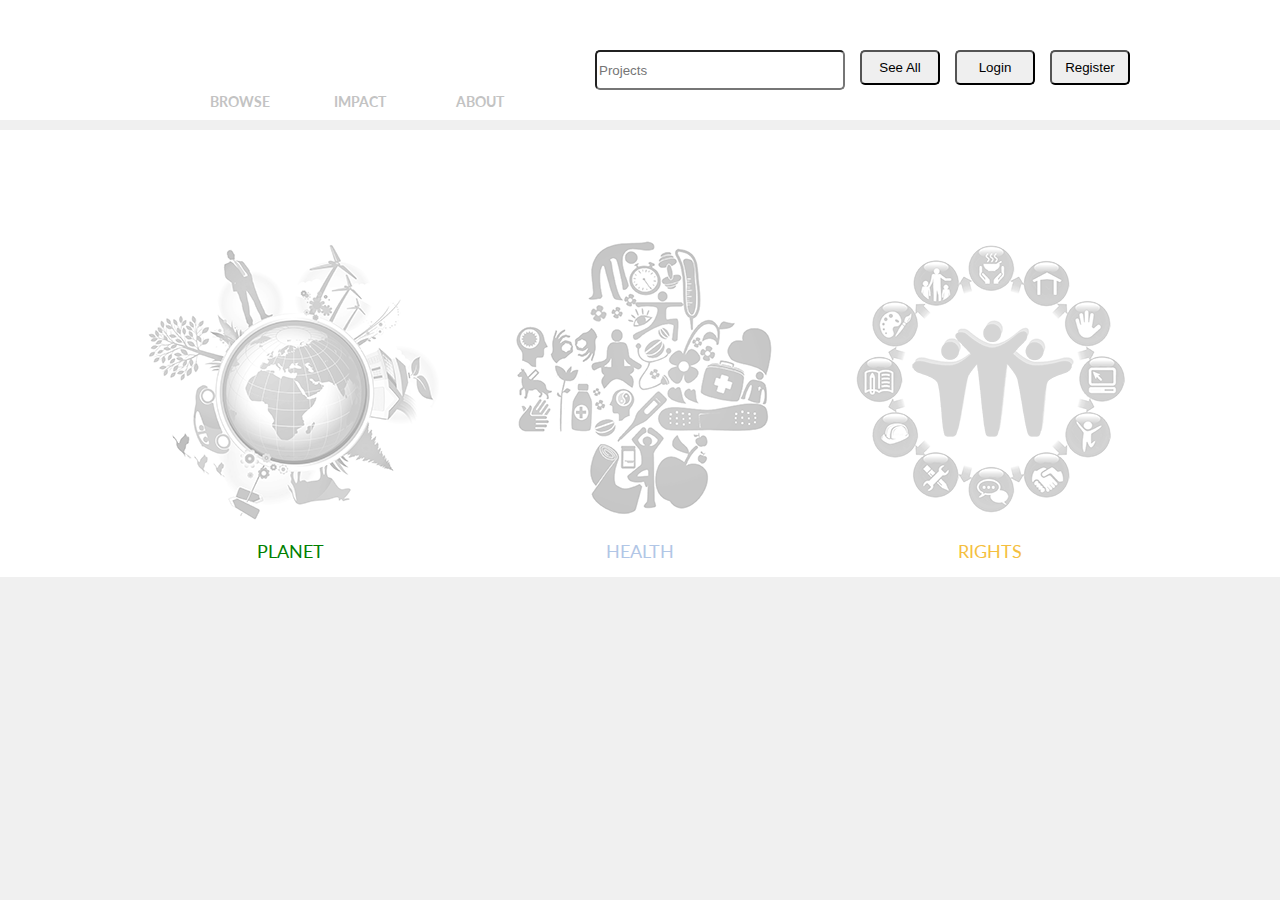
==== index.html @ 38dd44aa "Login buttons and Reg" ====
<html xmlns="http://www.w3.org/1999/xhtml">
<head>
<meta http-equiv="Content-Type" content="text/html; charset=UTF-8" />
<link rel="stylesheet" type="text/css" href="style/style.css" />
<link href='http://fonts.googleapis.com/css?family=Lato:400,300,700' rel='stylesheet' type='text/css'>
<title>Home | ThegoodOrg</title>

</head>

<body>

<div class="main_nav">
	<div class="container">
    
     <div class="search">
    	<input type="text" class="added" placeHolder="Projects" ><button>See All</button>
        <div class="login"><button>Login</button> <button>Register</button></div>
    </div>
        <div class="nav">
            <ul>
            <li>BROWSE</li>
            <li>IMPACT</li>
            <li>ABOUT</li>
            </ul>       
        </div>
    </div>
</div>


<div class="main_body">
    <div class="container relative textAlignCenter">
    

        <div class="project-nav-msg-triangle">
            <div class="project-nav-msg-close"><img id="close-button-nav" src="images/close.gif"></div>
            <div>You can refine<br />  your search by how you'd<br /> like to collaborate</div>
        </div>

    
    <div class="project-nav-one">
        <div class="project-nav-project"><div class="project-nav-one-img-one"></div><span>Donate<br /> Materials</span></div>
        <div class="project-nav-project"><div class="project-nav-one-img-two"></div><span>Monetary <br /> Donations</span></div>
        <div class="project-nav-project"><div class="project-nav-one-img-three"></div><span>Volunteering</span></div>
        <div class="project-nav-project"><div class="project-nav-one-img-four"></div><span>Research <br />Agreements</span></div>
        <div class="project-nav-project"><div class="project-nav-one-img-five"></div><span>Product<br /> Collaboration</span></div>
        <div class="project-nav-project"><div class="project-nav-one-img-six"></div><span>Brand <br />Collaboration</span></div>
        <div class="project-nav-project"><div class="project-nav-one-img-seven"></div><span>Lecturing <br />Opportunities</span></div>
        
    </div>
    
    <div class="clear"></div>
    

    
    <div class="project-one">
        <div class="projectOne-img-one">
        </div>
        <div class="projectOne-img-two">
        </div>
        <div class="projectOne-img-three">
        </div>
        <div class="projectOne-img-four">
        </div>
        <div class="projectOne-img-five">
        </div>
    </div>
    

    
    <div class="project-one-msg">
        <div class="project-one-msg-triangle">
            <div class="project-one-msg-close"><img id="close-button" src="images/close.gif"></div>
            <div class="">There are 5 projects<br /> in Green Technology<br />that need your help </div>
        </div>
    </div>
    
    

    
         <div class="project-two">
         <img src="images/project-two.png" border="0" usemap="#projectTwo" id="projectTwo">
         <map name="projectTwo" id="projectTwo">
           <area shape="poly" coords="111,5,191,4,211,17,214,63,208,81,196,97,187,104,172,98,160,98,147,102,133,87,113,85,97,73,97,24" href="#" id="two-optionOne">
           <area shape="poly" coords="110,88,109,114,96,129,102,150,104,180,94,200,25,199,18,163,22,89,66,84" href="#" id="two-optionTwo">
           <area shape="poly" coords="103,195,129,204,176,163,182,147,201,143,248,82,222,74,183,107,163,101,145,107,129,88,116,90,106,121,103,133" href="#" id="two-optionThree">
           <area shape="poly" coords="165,177,177,195,239,200,269,194,280,175,279,147,281,119,282,93,261,84,251,88,205,144,192,149,183,151" href="#" id="two-optionFour">
           <area shape="poly" coords="107,200,93,223,100,243,101,261,113,271,144,274,163,271,181,269,202,270,223,254,223,234,222,210,221,202,179,198,171,194,162,178,131,206" href="#" id="two-optionFive">
         </map>
         </div>
         
         <div class="project-three">
        <div class="projectThree-img-one">
        </div>
        <div class="projectThree-img-two">
        </div>
        <div class="projectThree-img-three">
        </div>
        <div class="projectThree-img-four">
        </div>
        <div class="projectThree-img-five">
        </div>
     </div>
     
         <div id="ProjectOneLabel">PLANET</div>
         <div id="ProjectTwoLabel">HEALTH</div> 
         <div id="ProjectThreeLabel">RIGHTS</div> 
     

        <div class="project-one-msg-triangle project-three-msg-triangle">
            <div class="project-three-msg-close"><img id="close-button" src="images/close.gif"></div>
            <div class="">There are 5 projects<br /> in Green Technology<br />that need your help </div>
        </div>

    

     <div class="clear"></div>
 
    </div>
    <div class="clear"></div>
</div>
<script src="http://code.jquery.com/jquery-1.11.3.min.js"></script>
<script type="text/javascript" src="js/home-nav.js"></script>

</body>

</html>
---- style/style.css ----
@charset "UTF-8";
/* CSS Document */

body { margin:0; padding:0; background-color:f0f0f0; font-family: 'Lato', sans-serif; }
a { text-decoration:none; color:#fc663b; }
.clear {  height:0; clear:both;  }
.container { max-width:1000px; width:100%; display:block; margin:auto; }
.relative { POSITION:relative; }
.dLine { width:100%; height:1px; border-bottom:1px dotted #000; margin:10px 0; }
.textAlignCenter { text-align:center; }


/* TOP NAVIGATION */
.main_nav { position:relative; width:100%; display:block;  background-color:#FFF; min-height:120px; }
.nav { max-width:1000px; width:100%; position:absolute; bottom:0; }
.nav ul { list-style-type:none; display:block; }
.nav ul li { float:left; display:inline-block; max-width:100px; width:100%; font-size:14px; font-weight:700; text-align:center; padding:10px; color:#c3c3c3; }
.nav ul li:hover { border-bottom:2px solid #c3c3c3; color:#000; }
/* TOP NAVIGATION ENDS */

/* PROJECT NAVIGATION */

.project-nav-msg-triangle { display:none; background-color: #F2F2F2; border-radius: 5px; box-shadow: 0 0 6px #B2B2B2; padding: 10px 18px; position: absolute; top:20px; left:-230px; vertical-align: top; padding-bottom:20px; z-index:10;}
.project-nav-msg-triangle::before { background-color: #F2F2F2; content: "\00a0"; display: block; height: 16px; position: absolute; top: 11px;  z-index:10;
 transform:             rotate( 29deg ) skew( -35deg );
        -moz-transform:    rotate( 29deg ) skew( -35deg );
        -ms-transform:     rotate( 29deg ) skew( -35deg );
        -o-transform:      rotate( 29deg ) skew( -35deg );
        -webkit-transform: rotate( 29deg ) skew( -35deg );
 width:  20px;	
}
.project-nav-msg-close  { width:100%; }
.project-nav-msg-close img{ display:block; width:18px; float:right; clear:both; }

.project-nav-one {  display:none; padding:30px 0;  } 
.project-nav-project { float:left; width:100px; margin-right:50px;}
.project-nav-project:last-of-type { float:left; width:100px; margin-right:0px;  }
.project-nav-one-img-one { width:100px; height:100px; background-image:url(../images/project-nav-one-img-one-hover.png); }
.project-nav-one-img-one:hover { width:100px; height:100px; background-image:url(../images/project-nav-one-img-one.png); }
.project-nav-one-img-two{ width:100px; height:100px; background-image:url(../images/project-nav-one-img-two-hover.png); }
.project-nav-one-img-two:hover{ width:100px; height:100px; background-image:url(../images/project-nav-one-img-two.png); }
.project-nav-one-img-three{ width:100px; height:100px; background-image:url(../images/project-nav-one-img-three-hover.png); }
.project-nav-one-img-three:hover{ width:100px; height:100px; background-image:url(../images/project-nav-one-img-three.png); }
.project-nav-one-img-four{ width:100px; height:100px; background-image:url(../images/project-nav-one-img-four-hover.png); }
.project-nav-one-img-four:hover{ width:100px; height:100px; background-image:url(../images/project-nav-one-img-four.png); }
.project-nav-one-img-five{ width:100px; height:100px; background-image:url(../images/project-nav-one-img-five-hover.png); }
.project-nav-one-img-five:hover{ width:100px; height:100px; background-image:url(../images/project-nav-one-img-five.png); }
.project-nav-one-img-six{ width:100px; height:100px; background-image:url(../images/project-nav-one-img-six-hover.png); }
.project-nav-one-img-six:hover{ width:100px; height:100px; background-image:url(../images/project-nav-one-img-six.png); }
.project-nav-one-img-seven{ width:100px; height:100px; background-image:url(../images/project-nav-one-img-seven-hover.png); }
.project-nav-one-img-seven:hover{ width:100px; height:100px; background-image:url(../images/project-nav-one-img-seven.png); }
.project-nav-project span{ display:block; font-size:11px; width:100%; text-align:center; overflow:hidden;  }
/* PROJECT NAVIGATION ENDS */



/* MAIN HOME PAGE */

.main_body { width:100%; background-color:#fff; margin-top:10px; min-height:400px; padding-bottom:15px; }

.project-one { display:inline-block; min-height:280px; max-width:300px; width:100%; float:left; background-image:url(../images/project-one.png); position:relative; margin-bottom:20px; margin-top:100px;}
.projectOne-img-one { position:absolute; width:107px; height:100px; bottom:0; right:46px; z-index:10; }
.projectOne-img-one:hover {  background-image:url(../images/projectOne-img-one.png); }
.projectOne-img-two { position:absolute; width:141px; height:136px; bottom:0; left:32px; }
.projectOne-img-two:hover {  background-image:url(../images/projectOne-img-two.png); }
.projectOne-img-three { position:absolute; width:136px; height:144px; top:0; left:6px; }
.projectOne-img-three:hover {  background-image:url(../images/projectOne-img-three.png); }
.projectOne-img-four { position:absolute; width:110px; height:106; top:4px; right:38px; }
.projectOne-img-four:hover {  background-image:url(../images/projectOne-img-four.png); }
.projectOne-img-five { position:absolute; width:79px; height:82; top:104px; right:0; }
.projectOne-img-five:hover {  background-image:url(../images/projectOne-img-five.png); }
.project-one-msg { display:none; position:absolute; left:300px; z-index:10; width:150px; height:100px; font-size:11px; top:300px; }
#ProjectOneLabel { position:relative; max-width:300px; width:100%; color:green; font-size:18px; float:left; display:inline-block; }


.project-three { display:inline-block; min-height:280px; max-width:300px; width:100%; float:right; background-image:url(../images/project-three.png); position:relative; margin-bottom:20px; margin-top:100px;}
.projectThree-img-one { position:absolute; width:111px; height:62px; top:5px; right:70px; z-index:10; }
.projectThree-img-one:hover {  background-image:url(../images/project-three-one.png); }
.projectThree-img-two { position:absolute; width:75px; height:103px; top:60px; right:14px; }
.projectThree-img-two:hover {  background-image:url(../images/project-three-two.png); }
.projectThree-img-three { position:absolute; width:144px; height:123px; bottom:0; right:28px; }
.projectThree-img-three:hover {  background-image:url(../images/project-three-three.png); }
.projectThree-img-four { position:absolute; width:102px; height:88; bottom:21px; left:31px; }
.projectThree-img-four:hover {  background-image:url(../images/project-three-four.png); }
.projectThree-img-five { position:absolute; width:104px; height:153; top:20px; left:16px; }
.projectThree-img-five:hover {  background-image:url(../images/project-three-five.png); }
.project-one-msg { display:none; position:absolute; left:300px; z-index:10; width:150px; height:100px; font-size:11px; top:300px; }
#ProjectThreeLabel { position:relative; max-width:300px; width:100%; color:#f5bf3f; font-size:18px; float:right; display:block; }


.project-two { display:inline-block; min-height:280px; max-width:300px; width:100%; float:none; position:relative; margin:auto; margin-bottom:20px; margin-top:100px; }
#ProjectTwoLabel { position:relative; max-width:300px; width:100%; color:#b1c6e6; font-size:18px; float:none; display:inline-block; }


.project-one-msg-triangle { display:inline-block; background-color: #F2F2F2; border-radius: 5px; box-shadow: 0 0 6px #B2B2B2; padding: 10px 18px; vertical-align: top; padding-bottom:20px;}
.project-one-msg-triangle::before { background-color: #F2F2F2; content: "\00a0"; display: block; height: 16px; position: absolute; top: 11px; left:-5px;
 transform:             rotate( 29deg ) skew( -35deg );
        -moz-transform:    rotate( 29deg ) skew( -35deg );
        -ms-transform:     rotate( 29deg ) skew( -35deg );
        -o-transform:      rotate( 29deg ) skew( -35deg );
        -webkit-transform: rotate( 29deg ) skew( -35deg ); width:  20px;	
}
.project-one-msg-close  { width:100%; }
.project-one-msg-close img{ display:block; width:18px; float:right; clear:both; }
.project-one-msg-box { background-color:#fff; width:80%; }

.project-three-msg-triangle { display:none; background-color: #F2F2F2; border-radius: 5px; box-shadow: 0 0 6px #B2B2B2; padding: 10px 18px; position: absolute; right:-200px; top:300px; vertical-align: top; padding-bottom:20px; font-size:11px;}

.project-one-msg-close  { width:100%; }
.project-three-msg-close img{ display:block; width:18px; float:right; clear:both; }
.project-one-msg-box { background-color:#fff; width:80%; }



.search { display:block; max-width:750px; float:right; padding:50px 0; margin:auto; }
.search .login { float:right; display:inline-block; width:200px; }
.search input { float:left; display:inline-block; width:250px; height:40px; border-radius:5px; }
.search button { float:left; display:inline-block; width:80px; height:35px; border-radius:5px; margin-left:15px; }


/* MAIN HOME ENDS */


/* PROJECT PAGE */
.main_body-project { width:100%; background-color:#f4f4f4; margin-top:10px; min-height:400px; text-align:center; }
.main_body-project h1 { text-align:left; font-weight:300; }
.main_body-project h3 { text-align:left; }
.image { width:100%; min-height:400px; background-color:#535353; }
.call-back { margin-top:10px; background-color:#0004a1; color:#fff; width:130px; height:40px; border:5px; border-radius:5px; }

.left-side-panel { float:left; display:inline-block; width:20%;  }
.right-side-panel { float:right; display:inline-block; width:15%;  }
.center-side-panel {  display:inline-block; width:60%; margin:auto; }

.project-info { width:100%; min-height:1px; background-color:#FFF; padding:10px; text-align:left;  }
.project-info img { margin:auto; }
.button { width:100%; min-height:1px; padding:10px; background:#fff; margin-top:20px; }
.button img{ width:25px; height:25px; float:left; }

.info-box { display:block; min-height:50px; margin:25px 0; background-color:#fff; padding:15px; }
.info-box img { width:30px; height:30px; float:left; display:inline-block;  }
.info-box h2 {  display:inline-block; font-weight:300;  margin:0; padding:0; text-align:left; margin-bottom:25px; }
.info-box span { display:block; width:100%;  }
.location-span { float:left; width:50%; text-align:left }
.location-map { float:right; width:50%; }

.row { width:100%; min-height:20px; text-align:center; padding-top:20px;  }
.row .logo { width:25%; display:inline-block; float:left; }
.row .rep-name { width:25%; display:inline-block; float:left;  }
.row .rep-role { width:25%; display:inline-block; float:left;  }
.row .project-logo { width:25%; display:inline-block; float:left;  }
.row .project-logo img { height:50px; width:70%; }

.row .description {  width:45%; display:inline-block; float:left; padding-right:5%; }
.row .description h4 { margin:0; margin:30px 0; text-align:left; font-weight:400; }
.row .new-project { position:relative; width:45%; display:inline-block; float:right; }
.row .new-project button { position:absolute; left:50px; bottom:-90px; float:left; margin-top:10px; background-color:#0004a1; color:#fff; width:130px; height:40px; border:5px; border-radius:5px; }

.row-line {  min-height:1px; border-bottom: dotted 1px #000; width:100%; margin:20px 0; }
.row .recent-location, .row .recent-news  { text-align:left; margin-bottom:10px; }
.project-image { float:left; width:23%; }
.project-image img { height:100%; width:100%; }
.project-msg { float:left; width:23%; padding:1%; }
.row-button-learn { float:left;  }
.row-button-learn button {  margin-top:10px; background-color:#0004a1; color:#fff; width:130px; height:40px; border:5px; border-radius:5px; }
.row-button-request { float:left; }
.row-button-request button { margin-top:10px; background-color:#0004a1; color:#fff; width:130px; height:40px; border:5px; border-radius:5px; margin-left:20px; }
/* PROJECT PAGE  ENDS */


/* PROFILE PAGE  */
.col-1 { display:inline-block; width:30%; float:left; padding:3px; margin-top:20px; height:310px; }
.col-1 .profile-pic { width:40%; height:100%; display:inline-block; float:left; }
.col-1 .profile-pic { max-width:150px; width:100%; }
.col-1 .company-pic { width:60%; display:inline-block; text-align:right; float:right; }
.col-1 .company-logo { width:50%; display:inline-block; float:right; padding-top:20px;}
.col-1 .company-logo img { height:50px; width:100%; }
.col-1 .row-2-col { margin-top:65px; }
.col-1 .row-2-col img { width:30%; display:inline-block; margin-top:15px; float:left; }
.col-1 .row-2-col span { width:60%; display:inline-block; margin-top:15px; float:right;}
.col-2 {  display:inline-block; width:30%; float:left; padding:10px;  margin-top:20px; height:310px; }
.col-2 .row-1-col span { width:100%; display:block; }
.col-2 .row-1-col span:last-of-type { margin-top:15px; }
.col-2 .row-1-col span img {  width:20px; height:20px; }
.col-2 .row-2-col { margin-top:30px; }
.col-2 .row-2-col img { width:30%; display:inline-block; margin-top:15px; float:left; }
.col-2 .row-2-col span { width:60%; display:inline-block; margin-top:15px; float:right;}
.col-3 {  display:inline-block; width:30%; float:left;  margin-top:20px; }


.profile-project-one { max-width:400px; width:100%; display:block; position:relative; background-color:#fff; padding-top:15px;  margin:100px 0; }
.profile-project-one .absolute-project-logo { position:absolute; top:-40px; left:-40px; width:80px; height:80px }
.profile-project-one .absolute-project-image { width:95%; height:150px; display:block; margin:auto; }
.profile-project-one h5 { display:block; width:95%; margin:20px auto; padding-top:5px; }
.profile-project-one span { display:block; width:90%; margin:20px auto;  }
.icon { width:20px; height:20px; margin-right:4px; }
.profile-project-one .location { background-color:c4c4c4; text-align:center; width:100%; margin-top:15px; padding:3px 0;}
.profile-project-one span button { border:1px solid #000; background:#f2f2f2; float:right; }
.left { float:left; }
.right { float:right; }
/* PROFILE PAGE  ENDS */

/* CREATE A NEW PROJECT PROFILE PAGE */
.main_body_create_profile { width:100%; margin-top:10px; min-height:400px; padding-bottom:15px; }
.main_body_create_profile .create-profile { background-color:#fff; min-height:400px; padding-left:15px; }
.col-1 .new-profile-pic { min-width:110px; min-height:110px; display:inline-block; float:left;  border-radius:50%; border:1px solid #000; line-height:110px; text-align:center; } 
.col-1 .new-company input { margin:5px }
.col-1 .new-company-pic { width:60%; display:inline-block; text-align:right; float:right; }
.col-1 .new-company-logo { width:50%; display:inline-block; float:right; padding-top:20px;}
.col-2 .row-1-col input[type="text"] { margin-left:9px; }
.col-3-new {  display:inline-block; width:36%; float:left;  margin-top:20px; background-color:#f2f2f2; min-height:310px; }
.col-3-new input[type="text"]{ width:60%; margin:auto; display:block; margin-top:45%; }
.profile-project-one .profile-project-image-add { width:90%; min-height:150px; line-height:150px; text-align:center; background-color:#f2f2f2; margin:auto; }
/* CREATE A NEW PROJECT PROFILE PAGE ENDS */

/* SIGN IN FORM */
.signInForm { display:block; margin:100px auto; width:400px; min-height:500px; background-color:f1f1f1; border:4px solid #474747; }
.signInForm h1{ width:100%; text-align:center; color:#666666; }
.signInForm h3{ width:100%; text-align:center; color:#666666; margin-bottom:40px; }
.signInForm .login { width:80%; background-color:#fff; display:block; margin:auto; padding:3%; }
.signInForm .login input {display:block; margin:auto; width:90%; margin:15px auto; height:25px; }
.signInForm .login button { display:block; margin:auto;  width:90%; height:38px; color:#fff; font-weight:600; background-color:#fc663b; border:none; }
.signInForm .login img { width:70%; height:40px; margin:auto; display:block; }
.signInForm .login h3 { text-align:center; width:100%; display:block; }
.signInForm .login span { text-align:center; width:100%; display:block; margin:10px auto; }
.signInForm .login span:first-of-type { width:88%; font-size:10px; text-align:left; }
/* SIGN IN FORM ENDS */

/* HEAR FROM YOU FORM */
.hear-from-you{ display:block; margin:100px auto; width:580px; min-height:330px; background-color:fff; border:3px solid #474747; }
.hear-from-you img.hearLogo{ float:left; display:inline-block; width:60px; height:60px; margin:20px;}
.hear-from-you h4 { color:#666666; line-height:60px; }
.hear-from-you textarea { width:80%; display:block; margin:auto; }
.hear-from-you button { float:right; margin:15px 10% 0 0; }
.hear-from-you .project-rate { padding:25px 0 15px 10px; }
.hear-from-you .project-rate img { width:15px; height:15px; margin-right:4px; }
/* HEAR FROM YOU FORM ENDS */

/* HEAR FROM YOU FORM */
.request-a-call { display:block; margin:100px auto; width:580px; min-height:150px; background-color:fff; border:3px solid #474747; }
.request-a-call img.hearLogo{ float:left; display:inline-block; width:60px; height:60px; margin:20px;}
.request-a-call h4 { color:#666666; line-height:25px; width:60%; float:left;}
.request-a-call input { display:block; width:50px; height:27px; text-align:center; float:right;  margin:35px 10% 0 0; }
.request-a-call button { float:right; margin:15px 10% 0 0; border:1px solid #000; background:#f2f2f2; }
.request-a-call .project-rate { padding:25px 0 15px 10px; }
.request-a-call .project-rate img { width:15px; height:15px; margin-right:4px; }
/* HEAR FROM YOU FORM ENDS */

/* CREATE A NEW USER PROFILE PAGE */
.column-1 { display:inline-block; float:left; width:50%; min-height:10px; padding-top:30px; }
.column-1 .user-logo { width:20%; display:inline-block; float:left; }
.column-1 .user-logo img { width:90%; }
.column-1 .user-logo-desc { width:70%; display:inline-block; float:right; }
.column-1 .user-profile-pic {  width:20%; display:inline-block; float:left; margin-top:20px;  }
.column-1 .input-info { float:right; width:80%; margin-top:30px; }
.column-1 .input-info input[type="text"] { display:block; float:right; width:80%; margin:5px 20px;}
.column-1 table { width:100%; margin-top:20px; }
.column-1 table tr td { text-align:right; font-size:12px; }
.column-1 table input[type="text"] { width:80%; margin:5px 20px; }
.column-1 table button { float:left; margin:20px 50px;  border:1px solid #000; background:#f2f2f2;}
.column-2 { display:inline-block; float:right; width:50%; }

.column-2 textarea { width:100%; resize:none; }
.column-2 label { width:100%; font-size:12px; }
.column-2 .initiatives { display:block; width:100%; }
.column-2 .initiatives .initiatives-description { max-width:200px; display:inline-block; float:left; font-size:12px;}
.column-2 .initiatives .initiatives-box { max-width:40px; display:inline-block; float:left;  }
.column-2 .initiatives .initiatives-box span { font-size:5px; }
.column-2 .initiatives .initiatives-box img { width:40px; }
.column-2 h5 { width:100%; display:block; clear:both; margin-top:20px; margin-bottom:8px; }

.column-2 .causes { width:100%; display:block; }
.column-2 .causes .causes-description { width:35%; float:left; font-size:12px; }
.column-2 .causes .causes-one { width:20%; float:left; background:#999; }
.column-2 .causes .causes-two { width:20%; float:left; background:#999; }
.column-2 .causes .causes-three { width:20%; float:left; background:#999; }

/* CREATE A NEW USER PROFILE PAGE ENDS*/
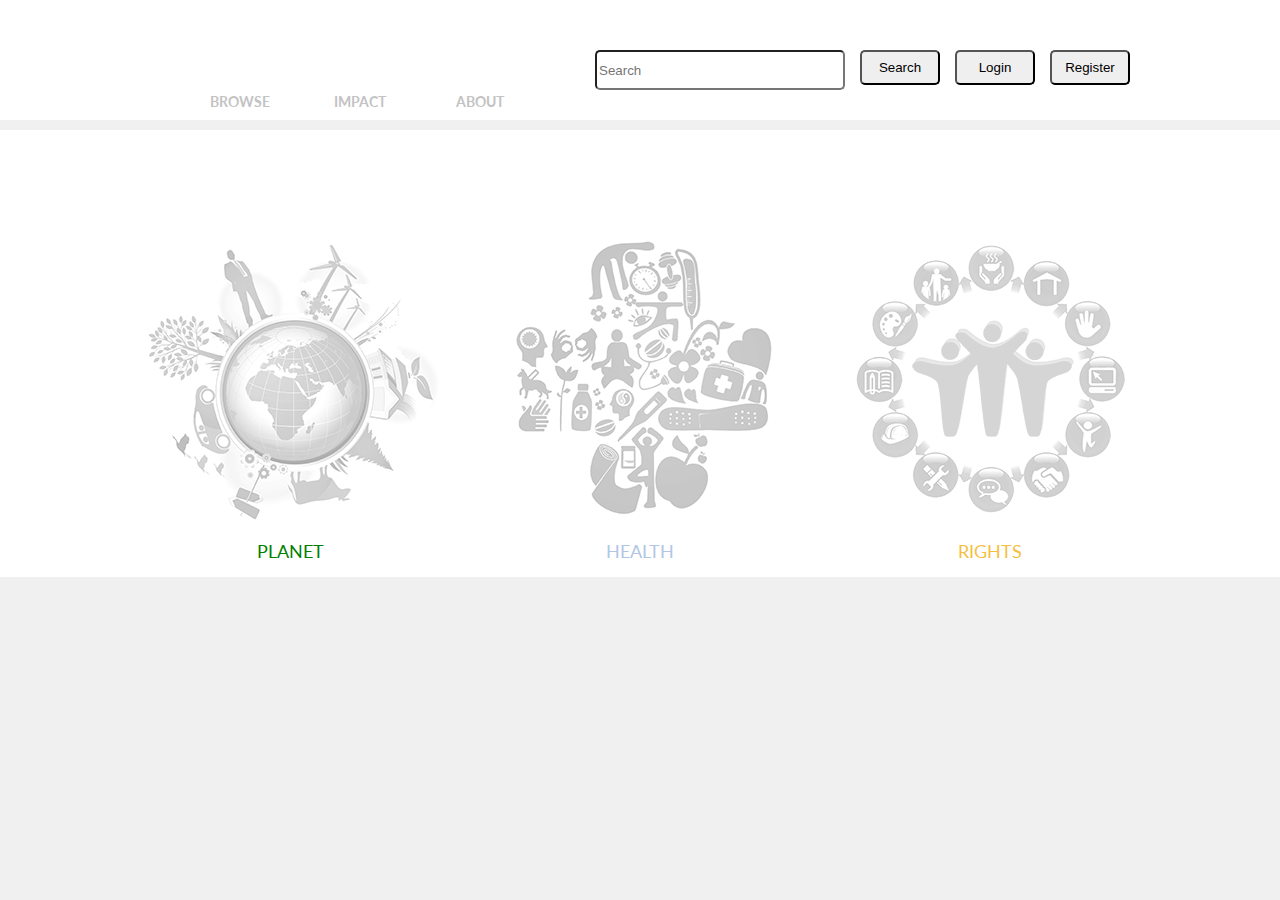
==== commit 2b795f47: "search" ====
--- a/index.html
+++ b/index.html
@@ -14,7 +14,7 @@
 	<div class="container">
     
      <div class="search">
-    	<input type="text" class="added" placeHolder="Projects" ><button>See All</button>
+    	<input type="text" class="added" placeHolder="Search" ><button>Search</button>
         <div class="login"><button>Login</button> <button>Register</button></div>
     </div>
         <div class="nav">
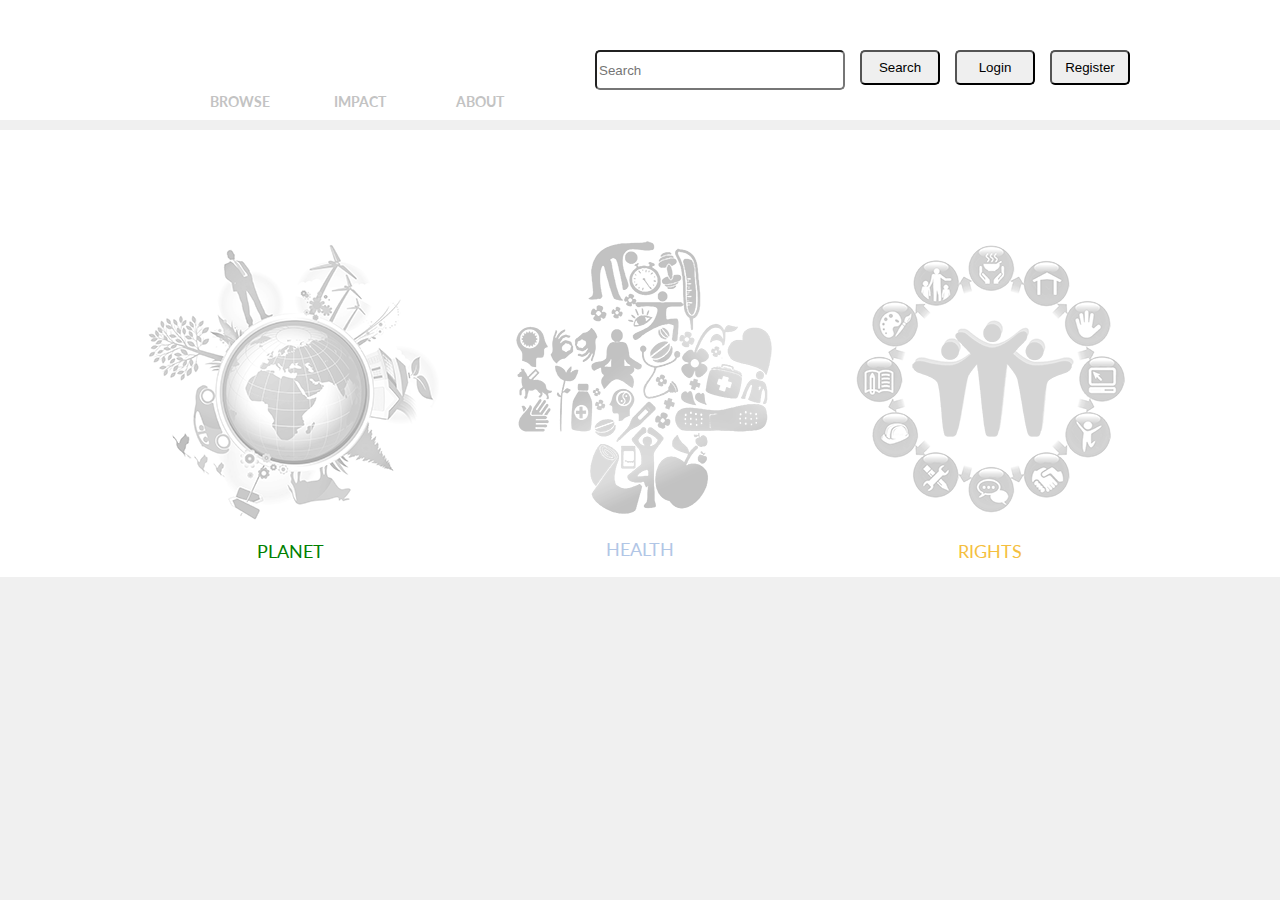
==== commit 0651224d: "Update" ====
--- a/index.html
+++ b/index.html
@@ -79,15 +79,23 @@
 
     
          <div class="project-two">
-         <img src="images/project-two.png" border="0" usemap="#projectTwo" id="projectTwo">
-         <map name="projectTwo" id="projectTwo">
-           <area shape="poly" coords="111,5,191,4,211,17,214,63,208,81,196,97,187,104,172,98,160,98,147,102,133,87,113,85,97,73,97,24" href="#" id="two-optionOne">
-           <area shape="poly" coords="110,88,109,114,96,129,102,150,104,180,94,200,25,199,18,163,22,89,66,84" href="#" id="two-optionTwo">
-           <area shape="poly" coords="103,195,129,204,176,163,182,147,201,143,248,82,222,74,183,107,163,101,145,107,129,88,116,90,106,121,103,133" href="#" id="two-optionThree">
-           <area shape="poly" coords="165,177,177,195,239,200,269,194,280,175,279,147,281,119,282,93,261,84,251,88,205,144,192,149,183,151" href="#" id="two-optionFour">
-           <area shape="poly" coords="107,200,93,223,100,243,101,261,113,271,144,274,163,271,181,269,202,270,223,254,223,234,222,210,221,202,179,198,171,194,162,178,131,206" href="#" id="two-optionFive">
-         </map>
+            <div class="projectTwo-img-one">
+            </div>
+            <div class="projectTwo-img-two">
+            </div>
+            <div class="projectTwo-img-three">
+            </div>
+            <div class="projectTwo-img-four">
+            </div>
+            <div class="projectTwo-img-five">
+            </div>        
+            <div class="project-two-msg-triangle">
+                <div class="project-one-msg-close"><img id="close-button-two" src="images/close.gif"></div>
+            <div>There are 5 projects<br /> in Green Technology<br />that need your help </div>
+            </div>
+                  <div id="ProjectTwoLabel">HEALTH</div>          
          </div>
+         
          
          <div class="project-three">
         <div class="projectThree-img-one">
@@ -103,7 +111,7 @@
      </div>
      
          <div id="ProjectOneLabel">PLANET</div>
-         <div id="ProjectTwoLabel">HEALTH</div> 
+
          <div id="ProjectThreeLabel">RIGHTS</div> 
      
 
--- a/style/style.css
+++ b/style/style.css
@@ -65,12 +65,28 @@
 .projectOne-img-two:hover {  background-image:url(../images/projectOne-img-two.png); }
 .projectOne-img-three { position:absolute; width:136px; height:144px; top:0; left:6px; }
 .projectOne-img-three:hover {  background-image:url(../images/projectOne-img-three.png); }
-.projectOne-img-four { position:absolute; width:110px; height:106; top:4px; right:38px; }
+.projectOne-img-four { position:absolute; width:110px; height:106px; top:4px; right:38px; }
 .projectOne-img-four:hover {  background-image:url(../images/projectOne-img-four.png); }
-.projectOne-img-five { position:absolute; width:79px; height:82; top:104px; right:0; }
+.projectOne-img-five { position:absolute; width:79px; height:82px; top:104px; right:0; }
 .projectOne-img-five:hover {  background-image:url(../images/projectOne-img-five.png); }
 .project-one-msg { display:none; position:absolute; left:300px; z-index:10; width:150px; height:100px; font-size:11px; top:300px; }
 #ProjectOneLabel { position:relative; max-width:300px; width:100%; color:green; font-size:18px; float:left; display:inline-block; }
+
+
+.project-two { display:inline-block; min-height:280px; max-width:300px; width:100%; float:left; background-image:url(../images/project-two.png); position:relative; margin-bottom:20px; margin-top:100px;}
+.projectTwo-img-one { position:absolute; width:103px; height:117px; bottom:84px; right:14px; z-index:10; }
+.projectTwo-img-one:hover {  background-image:url(../images/project-two-optionOne.png); }
+.projectTwo-img-two { position:absolute; width:95px; height:119px; bottom:77px; right:107px; }
+.projectTwo-img-two:hover {  background-image:url(../images/project-two-optionTwo.png); }
+.projectTwo-img-three { position:absolute; width:117px; height:106px; top:0; left:98px; }
+.projectTwo-img-three:hover {  background-image:url(../images/project-two-optionThree.png); }
+.projectTwo-img-four { position:absolute; width:86px; height:110px; top:85px; left:25px; }
+.projectTwo-img-four:hover {  background-image:url(../images/project-two-optionFour.png); }
+.projectTwo-img-five { position:absolute; width:122px; height:91px; bottom:3px; right:81px; }
+.projectTwo-img-five:hover {  background-image:url(../images/project-two-optionFive.png); }
+.project-two-msg { display:none; position:absolute; left:300px; z-index:10; width:150px; height:100px; font-size:11px; top:300px; }
+.project-two { float:none; position:relative; margin:auto; margin-bottom:20px; margin-top:100px; }
+#ProjectTwoLabel { position:absolute; max-width:300px; width:100%; color:#b1c6e6; font-size:18px; display:block; bottom:-40px; left:0; }
 
 
 .project-three { display:inline-block; min-height:280px; max-width:300px; width:100%; float:right; background-image:url(../images/project-three.png); position:relative; margin-bottom:20px; margin-top:100px;}
@@ -88,8 +104,6 @@
 #ProjectThreeLabel { position:relative; max-width:300px; width:100%; color:#f5bf3f; font-size:18px; float:right; display:block; }
 
 
-.project-two { display:inline-block; min-height:280px; max-width:300px; width:100%; float:none; position:relative; margin:auto; margin-bottom:20px; margin-top:100px; }
-#ProjectTwoLabel { position:relative; max-width:300px; width:100%; color:#b1c6e6; font-size:18px; float:none; display:inline-block; }
 
 
 .project-one-msg-triangle { display:inline-block; background-color: #F2F2F2; border-radius: 5px; box-shadow: 0 0 6px #B2B2B2; padding: 10px 18px; vertical-align: top; padding-bottom:20px;}
@@ -104,8 +118,18 @@
 .project-one-msg-close img{ display:block; width:18px; float:right; clear:both; }
 .project-one-msg-box { background-color:#fff; width:80%; }
 
+
+.project-two-msg-triangle { display:none; background-color: #F2F2F2; border-radius: 5px; box-shadow: 0 0 6px #B2B2B2; padding: 10px 18px; vertical-align: top; padding-bottom:20px; position:absolute; right:-160px; top:80px; z-index:999; font-size:11px;}
+.project-two-msg-triangle::before { background-color: #F2F2F2; content: "\00a0"; display: block; height: 16px; position: absolute; top: 11px; left:-5px;
+ transform:             rotate( 29deg ) skew( -35deg );
+        -moz-transform:    rotate( 29deg ) skew( -35deg );
+        -ms-transform:     rotate( 29deg ) skew( -35deg );
+        -o-transform:      rotate( 29deg ) skew( -35deg );
+        -webkit-transform: rotate( 29deg ) skew( -35deg ); width:  20px;	
+}
+
+
 .project-three-msg-triangle { display:none; background-color: #F2F2F2; border-radius: 5px; box-shadow: 0 0 6px #B2B2B2; padding: 10px 18px; position: absolute; right:-200px; top:300px; vertical-align: top; padding-bottom:20px; font-size:11px;}
-
 .project-one-msg-close  { width:100%; }
 .project-three-msg-close img{ display:block; width:18px; float:right; clear:both; }
 .project-one-msg-box { background-color:#fff; width:80%; }
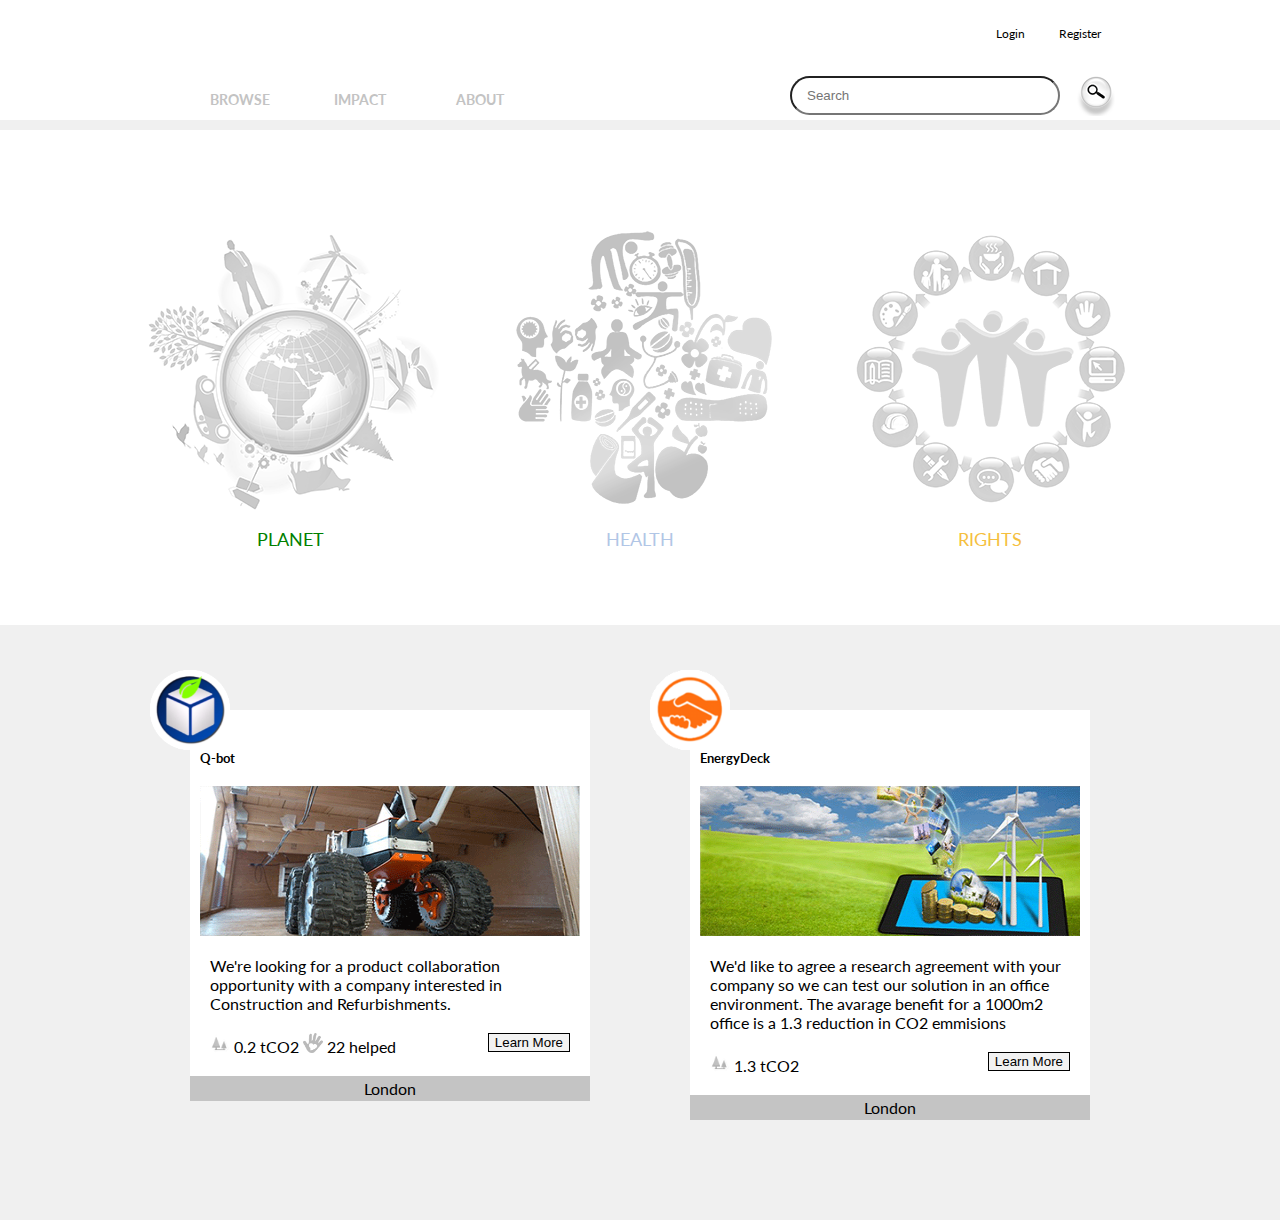
==== commit 8d1d9460: "Index and Registration Page" ====
--- a/index.html
+++ b/index.html
@@ -14,8 +14,13 @@
 	<div class="container">
     
      <div class="search">
-    	<input type="text" class="added" placeHolder="Search" ><button>Search</button>
-        <div class="login"><button>Login</button> <button>Register</button></div>
+        <div class="login">
+            <ul>
+                <a href="#"><li>Login</li></a>
+                <a href="#"><li>Register</li></a>
+            </ul>
+        </div>
+    	<input type="text" class="search"  placeHolder="Search" ><button type="button"></button>
     </div>
         <div class="nav">
             <ul>
@@ -30,14 +35,7 @@
 
 <div class="main_body">
     <div class="container relative textAlignCenter">
-    
 
-        <div class="project-nav-msg-triangle">
-            <div class="project-nav-msg-close"><img id="close-button-nav" src="images/close.gif"></div>
-            <div>You can refine<br />  your search by how you'd<br /> like to collaborate</div>
-        </div>
-
-    
     <div class="project-nav-one">
         <div class="project-nav-project"><div class="project-nav-one-img-one"></div><span>Donate<br /> Materials</span></div>
         <div class="project-nav-project"><div class="project-nav-one-img-two"></div><span>Monetary <br /> Donations</span></div>
@@ -45,38 +43,34 @@
         <div class="project-nav-project"><div class="project-nav-one-img-four"></div><span>Research <br />Agreements</span></div>
         <div class="project-nav-project"><div class="project-nav-one-img-five"></div><span>Product<br /> Collaboration</span></div>
         <div class="project-nav-project"><div class="project-nav-one-img-six"></div><span>Brand <br />Collaboration</span></div>
-        <div class="project-nav-project"><div class="project-nav-one-img-seven"></div><span>Lecturing <br />Opportunities</span></div>
-        
+        <div class="project-nav-project project-nav-project-last"><div class="project-nav-one-img-seven"></div><span>Lecturing <br />Opportunities</span></div>
+        <div class="project-nav-msg-triangle">
+            <div class="project-nav-msg-close"><img id="close-button-nav" src="images/close.gif"></div>
+            <div>You can refine<br />  your search by how you'd<br /> like to collaborate</div>
+        </div>
     </div>
     
     <div class="clear"></div>
     
-
+        <div class="project-one">
+            <div class="projectOne-img-one">
+            </div>
+            <div class="projectOne-img-two">
+            </div>
+            <div class="projectOne-img-three">
+            </div>
+            <div class="projectOne-img-four">
+            </div>
+            <div class="projectOne-img-five">
+            </div>
+            
+            <div class="project-one-msg-triangle">
+                <div class="project-one-msg-close"><img id="close-button-one" src="images/close.gif"></div>
+                <div class="">There are 5 projects<br /> in Green Technology<br />that need your help </div>
+            </div>
+            <div id="ProjectOneLabel">PLANET</div>
+        </div>
     
-    <div class="project-one">
-        <div class="projectOne-img-one">
-        </div>
-        <div class="projectOne-img-two">
-        </div>
-        <div class="projectOne-img-three">
-        </div>
-        <div class="projectOne-img-four">
-        </div>
-        <div class="projectOne-img-five">
-        </div>
-    </div>
-    
-
-    
-    <div class="project-one-msg">
-        <div class="project-one-msg-triangle">
-            <div class="project-one-msg-close"><img id="close-button" src="images/close.gif"></div>
-            <div class="">There are 5 projects<br /> in Green Technology<br />that need your help </div>
-        </div>
-    </div>
-    
-    
-
     
          <div class="project-two">
             <div class="projectTwo-img-one">
@@ -98,34 +92,54 @@
          
          
          <div class="project-three">
-        <div class="projectThree-img-one">
-        </div>
-        <div class="projectThree-img-two">
-        </div>
-        <div class="projectThree-img-three">
-        </div>
-        <div class="projectThree-img-four">
-        </div>
-        <div class="projectThree-img-five">
-        </div>
-     </div>
+            <div class="projectThree-img-one">
+            </div>
+            <div class="projectThree-img-two">
+            </div>
+            <div class="projectThree-img-three">
+            </div>
+            <div class="projectThree-img-four">
+            </div>
+            <div class="projectThree-img-five">
+            </div>
+            <div class="project-three-msg-triangle">
+                <div class="project-one-msg-close"><img id="close-button-three" src="images/close.gif"></div>
+                <div>There are 5 projects<br /> in Green Technology<br />that need your help </div>
+            </div>
+            <div id="ProjectThreeLabel">RIGHTS</div> 
+         </div>   
+
+    <div class="clear"></div>
+    </div>
+
+  <div class="container container-smaller">
+  
+    <div class="profile-project-one left">
+        <img class="absolute-project-logo" src="images/Product Collaboraiton.png" />
+        <div class="project-image-big"></div>
+      <h5>Q-bot</h5>
+        <img src="images/project-images/card-one.png" border="0" class="absolute-project-image" /><span>We're looking for a product collaboration opportunity with a company interested in Construction and Refurbishments.
+        </span>
+      <span><img class="icon" src="images/icons/icon_E-impact.png"  />0.2 tCO2 <img class="icon" src="images/icons/icon-R-impact.png" />22 helped <button>	<label>Learn More</label></button></span>
+        <div class="location">London</div>
+    </div>
      
-         <div id="ProjectOneLabel">PLANET</div>
+    <div class="profile-project-one right">
+        <img class="absolute-project-logo" src="images/project-nav-one-img-four.png" />
+        <div class="project-image-big"></div>
+      <h5>EnergyDeck</h5>
+        <img class="absolute-project-image" src="images/project-images/card-two.png" />
+        <span>We'd like to agree a research agreement with your company so we can test our solution in an office environment. The avarage benefit for a 1000m2 office is a 1.3 reduction in CO2 emmisions
+        </span>
+      <span><img class="icon" src="images/icons/icon_E-impact.png"  />1.3 tCO2
 
-         <div id="ProjectThreeLabel">RIGHTS</div> 
-     
+      <button><label>Learn More</label></button></span>
+        <div class="location">London</div>
+    </div>
+  </div> 
 
-        <div class="project-one-msg-triangle project-three-msg-triangle">
-            <div class="project-three-msg-close"><img id="close-button" src="images/close.gif"></div>
-            <div class="">There are 5 projects<br /> in Green Technology<br />that need your help </div>
-        </div>
-
-    
-
-     <div class="clear"></div>
- 
-    </div>
-    <div class="clear"></div>
+</div><!-- container -->
+    <div class="clear"></div>    
 </div>
 <script src="http://code.jquery.com/jquery-1.11.3.min.js"></script>
 <script type="text/javascript" src="js/home-nav.js"></script>
--- a/style/style.css
+++ b/style/style.css
@@ -5,36 +5,46 @@
 a { text-decoration:none; color:#fc663b; }
 .clear {  height:0; clear:both;  }
 .container { max-width:1000px; width:100%; display:block; margin:auto; }
+.container-smaller { max-width:900px; }
 .relative { POSITION:relative; }
 .dLine { width:100%; height:1px; border-bottom:1px dotted #000; margin:10px 0; }
 .textAlignCenter { text-align:center; }
 
 
 /* TOP NAVIGATION */
+
+.search { position:relative; display:block; max-width:350px; float:right; padding:10px 0; margin:auto; }
+.search .login { float:right; display:inline-block; width:200px; padding-bottom:30px; padding-right:5px; }
+.search .login ul li{  display:inline-block; width:70px; text-align:center; float:left;color:#000; font-size:12px; padding-bottom:3px; border-bottom:2px solid #fff;}
+.search .login ul li:hover { border-bottom:2px solid #3d3d3d; }
+.search input.search { float:left; display:inline-block; border-radius:25px; width:270px; z-index:999; padding-left:15px;}
+.search button { background-image:url(../images/magnifier.png); background-color:transparent; border:none; float:left; display:inline-block; width:40px; height:40px; border-radius:5px; margin-left:15px; }
+
 .main_nav { position:relative; width:100%; display:block;  background-color:#FFF; min-height:120px; }
 .nav { max-width:1000px; width:100%; position:absolute; bottom:0; }
 .nav ul { list-style-type:none; display:block; }
-.nav ul li { float:left; display:inline-block; max-width:100px; width:100%; font-size:14px; font-weight:700; text-align:center; padding:10px; color:#c3c3c3; }
+.nav ul li { border-bottom:2px solid #fff; float:left; display:inline-block; max-width:100px; width:100%; font-size:14px; font-weight:700; text-align:center; padding:10px; color:#c3c3c3; }
 .nav ul li:hover { border-bottom:2px solid #c3c3c3; color:#000; }
 /* TOP NAVIGATION ENDS */
 
 /* PROJECT NAVIGATION */
 
-.project-nav-msg-triangle { display:none; background-color: #F2F2F2; border-radius: 5px; box-shadow: 0 0 6px #B2B2B2; padding: 10px 18px; position: absolute; top:20px; left:-230px; vertical-align: top; padding-bottom:20px; z-index:10;}
-.project-nav-msg-triangle::before { background-color: #F2F2F2; content: "\00a0"; display: block; height: 16px; position: absolute; top: 11px;  z-index:10;
- transform:             rotate( 29deg ) skew( -35deg );
-        -moz-transform:    rotate( 29deg ) skew( -35deg );
-        -ms-transform:     rotate( 29deg ) skew( -35deg );
-        -o-transform:      rotate( 29deg ) skew( -35deg );
-        -webkit-transform: rotate( 29deg ) skew( -35deg );
+.project-nav-msg-triangle { display:block; background-color: #F2F2F2; border-radius: 5px; box-shadow: 0 0 6px #B2B2B2; padding: 10px 18px; vertical-align: top; padding-bottom:20px; position:absolute; top:180px; left:170px; z-index:10; font-size:13px;}
+.project-nav-msg-triangle::before { background-color: #F2F2F2; content: "\00a0"; display: block; height: 16px; position: absolute; top: -8px;  z-index:10;
+ transform:             rotate( 115deg ) skew( -35deg );
+        -moz-transform:    rotate( 115deg ) skew( -35deg );
+        -ms-transform:     rotate( 115deg ) skew( -35deg );
+        -o-transform:      rotate( 115deg ) skew( -35deg );
+        -webkit-transform: rotate( 115deg ) skew( -35deg );
  width:  20px;	
 }
 .project-nav-msg-close  { width:100%; }
 .project-nav-msg-close img{ display:block; width:18px; float:right; clear:both; }
 
+
 .project-nav-one {  display:none; padding:30px 0;  } 
 .project-nav-project { float:left; width:100px; margin-right:50px;}
-.project-nav-project:last-of-type { float:left; width:100px; margin-right:0px;  }
+.project-nav-project-last { float:left; width:100px; margin-right:0px;  }
 .project-nav-one-img-one { width:100px; height:100px; background-image:url(../images/project-nav-one-img-one-hover.png); }
 .project-nav-one-img-one:hover { width:100px; height:100px; background-image:url(../images/project-nav-one-img-one.png); }
 .project-nav-one-img-two{ width:100px; height:100px; background-image:url(../images/project-nav-one-img-two-hover.png); }
@@ -58,7 +68,7 @@
 
 .main_body { width:100%; background-color:#fff; margin-top:10px; min-height:400px; padding-bottom:15px; }
 
-.project-one { display:inline-block; min-height:280px; max-width:300px; width:100%; float:left; background-image:url(../images/project-one.png); position:relative; margin-bottom:20px; margin-top:100px;}
+.project-one { display:inline-block; min-height:280px; max-width:300px; width:100%; float:left; background-image:url(../images/project-one.png); position:relative; margin-bottom:100px; margin-top:100px;}
 .projectOne-img-one { position:absolute; width:107px; height:100px; bottom:0; right:46px; z-index:10; }
 .projectOne-img-one:hover {  background-image:url(../images/projectOne-img-one.png); }
 .projectOne-img-two { position:absolute; width:141px; height:136px; bottom:0; left:32px; }
@@ -69,11 +79,10 @@
 .projectOne-img-four:hover {  background-image:url(../images/projectOne-img-four.png); }
 .projectOne-img-five { position:absolute; width:79px; height:82px; top:104px; right:0; }
 .projectOne-img-five:hover {  background-image:url(../images/projectOne-img-five.png); }
-.project-one-msg { display:none; position:absolute; left:300px; z-index:10; width:150px; height:100px; font-size:11px; top:300px; }
-#ProjectOneLabel { position:relative; max-width:300px; width:100%; color:green; font-size:18px; float:left; display:inline-block; }
-
-
-.project-two { display:inline-block; min-height:280px; max-width:300px; width:100%; float:left; background-image:url(../images/project-two.png); position:relative; margin-bottom:20px; margin-top:100px;}
+#ProjectOneLabel { position:absolute; max-width:300px; width:100%; color:green; font-size:18px; display:block; bottom:-40px; left:0; }
+
+
+.project-two { display:inline-block; min-height:280px; max-width:300px; width:100%; float:left; background-image:url(../images/project-two.png); position:relative; margin-bottom:100px; margin-top:100px;}
 .projectTwo-img-one { position:absolute; width:103px; height:117px; bottom:84px; right:14px; z-index:10; }
 .projectTwo-img-one:hover {  background-image:url(../images/project-two-optionOne.png); }
 .projectTwo-img-two { position:absolute; width:95px; height:119px; bottom:77px; right:107px; }
@@ -89,7 +98,7 @@
 #ProjectTwoLabel { position:absolute; max-width:300px; width:100%; color:#b1c6e6; font-size:18px; display:block; bottom:-40px; left:0; }
 
 
-.project-three { display:inline-block; min-height:280px; max-width:300px; width:100%; float:right; background-image:url(../images/project-three.png); position:relative; margin-bottom:20px; margin-top:100px;}
+.project-three { display:inline-block; min-height:280px; max-width:300px; width:100%; float:right; background-image:url(../images/project-three.png); position:relative; margin-bottom:100px; margin-top:100px;}
 .projectThree-img-one { position:absolute; width:111px; height:62px; top:5px; right:70px; z-index:10; }
 .projectThree-img-one:hover {  background-image:url(../images/project-three-one.png); }
 .projectThree-img-two { position:absolute; width:75px; height:103px; top:60px; right:14px; }
@@ -101,12 +110,12 @@
 .projectThree-img-five { position:absolute; width:104px; height:153; top:20px; left:16px; }
 .projectThree-img-five:hover {  background-image:url(../images/project-three-five.png); }
 .project-one-msg { display:none; position:absolute; left:300px; z-index:10; width:150px; height:100px; font-size:11px; top:300px; }
-#ProjectThreeLabel { position:relative; max-width:300px; width:100%; color:#f5bf3f; font-size:18px; float:right; display:block; }
-
-
-
-
-.project-one-msg-triangle { display:inline-block; background-color: #F2F2F2; border-radius: 5px; box-shadow: 0 0 6px #B2B2B2; padding: 10px 18px; vertical-align: top; padding-bottom:20px;}
+#ProjectThreeLabel { position:absolute; max-width:300px; width:100%; color:#f5bf3f; font-size:18px; display:block; bottom:-40px; left:0; }
+
+
+
+/* MSG BOXES -----------------------------------*/
+.project-one-msg-triangle {display:none; background-color: #F2F2F2; border-radius: 5px; box-shadow: 0 0 6px #B2B2B2; padding: 10px 18px; vertical-align: top; padding-bottom:20px; position:absolute; right:-160px; top:80px; z-index:999; font-size:11px;}
 .project-one-msg-triangle::before { background-color: #F2F2F2; content: "\00a0"; display: block; height: 16px; position: absolute; top: 11px; left:-5px;
  transform:             rotate( 29deg ) skew( -35deg );
         -moz-transform:    rotate( 29deg ) skew( -35deg );
@@ -114,11 +123,6 @@
         -o-transform:      rotate( 29deg ) skew( -35deg );
         -webkit-transform: rotate( 29deg ) skew( -35deg ); width:  20px;	
 }
-.project-one-msg-close  { width:100%; }
-.project-one-msg-close img{ display:block; width:18px; float:right; clear:both; }
-.project-one-msg-box { background-color:#fff; width:80%; }
-
-
 .project-two-msg-triangle { display:none; background-color: #F2F2F2; border-radius: 5px; box-shadow: 0 0 6px #B2B2B2; padding: 10px 18px; vertical-align: top; padding-bottom:20px; position:absolute; right:-160px; top:80px; z-index:999; font-size:11px;}
 .project-two-msg-triangle::before { background-color: #F2F2F2; content: "\00a0"; display: block; height: 16px; position: absolute; top: 11px; left:-5px;
  transform:             rotate( 29deg ) skew( -35deg );
@@ -127,19 +131,27 @@
         -o-transform:      rotate( 29deg ) skew( -35deg );
         -webkit-transform: rotate( 29deg ) skew( -35deg ); width:  20px;	
 }
-
-
-.project-three-msg-triangle { display:none; background-color: #F2F2F2; border-radius: 5px; box-shadow: 0 0 6px #B2B2B2; padding: 10px 18px; position: absolute; right:-200px; top:300px; vertical-align: top; padding-bottom:20px; font-size:11px;}
+.project-two-msg-triangle { display:none; background-color: #F2F2F2; border-radius: 5px; box-shadow: 0 0 6px #B2B2B2; padding: 10px 18px; vertical-align: top; padding-bottom:20px; position:absolute; right:-160px; top:80px; z-index:999; font-size:11px;}
+.project-two-msg-triangle::before { background-color: #F2F2F2; content: "\00a0"; display: block; height: 16px; position: absolute; top: 11px; left:-5px;
+ transform:             rotate( 29deg ) skew( -35deg );
+        -moz-transform:    rotate( 29deg ) skew( -35deg );
+        -ms-transform:     rotate( 29deg ) skew( -35deg );
+        -o-transform:      rotate( 29deg ) skew( -35deg );
+        -webkit-transform: rotate( 29deg ) skew( -35deg ); width:  20px;	
+}
+.project-three-msg-triangle { display:none; background-color: #F2F2F2; border-radius: 5px; box-shadow: 0 0 6px #B2B2B2; padding: 10px 18px; vertical-align: top; padding-bottom:20px; position:absolute; right:-160px; top:80px; z-index:999; font-size:11px;}
+.project-three-msg-triangle::before { background-color: #F2F2F2; content: "\00a0"; display: block; height: 16px; position: absolute; top: 11px; left:-5px;
+ transform:             rotate( 29deg ) skew( -35deg );
+        -moz-transform:    rotate( 29deg ) skew( -35deg );
+        -ms-transform:     rotate( 29deg ) skew( -35deg );
+        -o-transform:      rotate( 29deg ) skew( -35deg );
+        -webkit-transform: rotate( 29deg ) skew( -35deg ); width:  20px;	
+}
+
 .project-one-msg-close  { width:100%; }
-.project-three-msg-close img{ display:block; width:18px; float:right; clear:both; }
+.project-one-msg-close img{ display:block; width:18px; float:right; clear:both; }
 .project-one-msg-box { background-color:#fff; width:80%; }
-
-
-
-.search { display:block; max-width:750px; float:right; padding:50px 0; margin:auto; }
-.search .login { float:right; display:inline-block; width:200px; }
-.search input { float:left; display:inline-block; width:250px; height:40px; border-radius:5px; }
-.search button { float:left; display:inline-block; width:80px; height:35px; border-radius:5px; margin-left:15px; }
+/* MSG BOXES -----------------------------------*/
 
 
 /* MAIN HOME ENDS */
@@ -299,4 +311,6 @@
 .column-2 .causes .causes-two { width:20%; float:left; background:#999; }
 .column-2 .causes .causes-three { width:20%; float:left; background:#999; }
 
+.causes-images { width:90px; height:65px; }
+
 /* CREATE A NEW USER PROFILE PAGE ENDS*/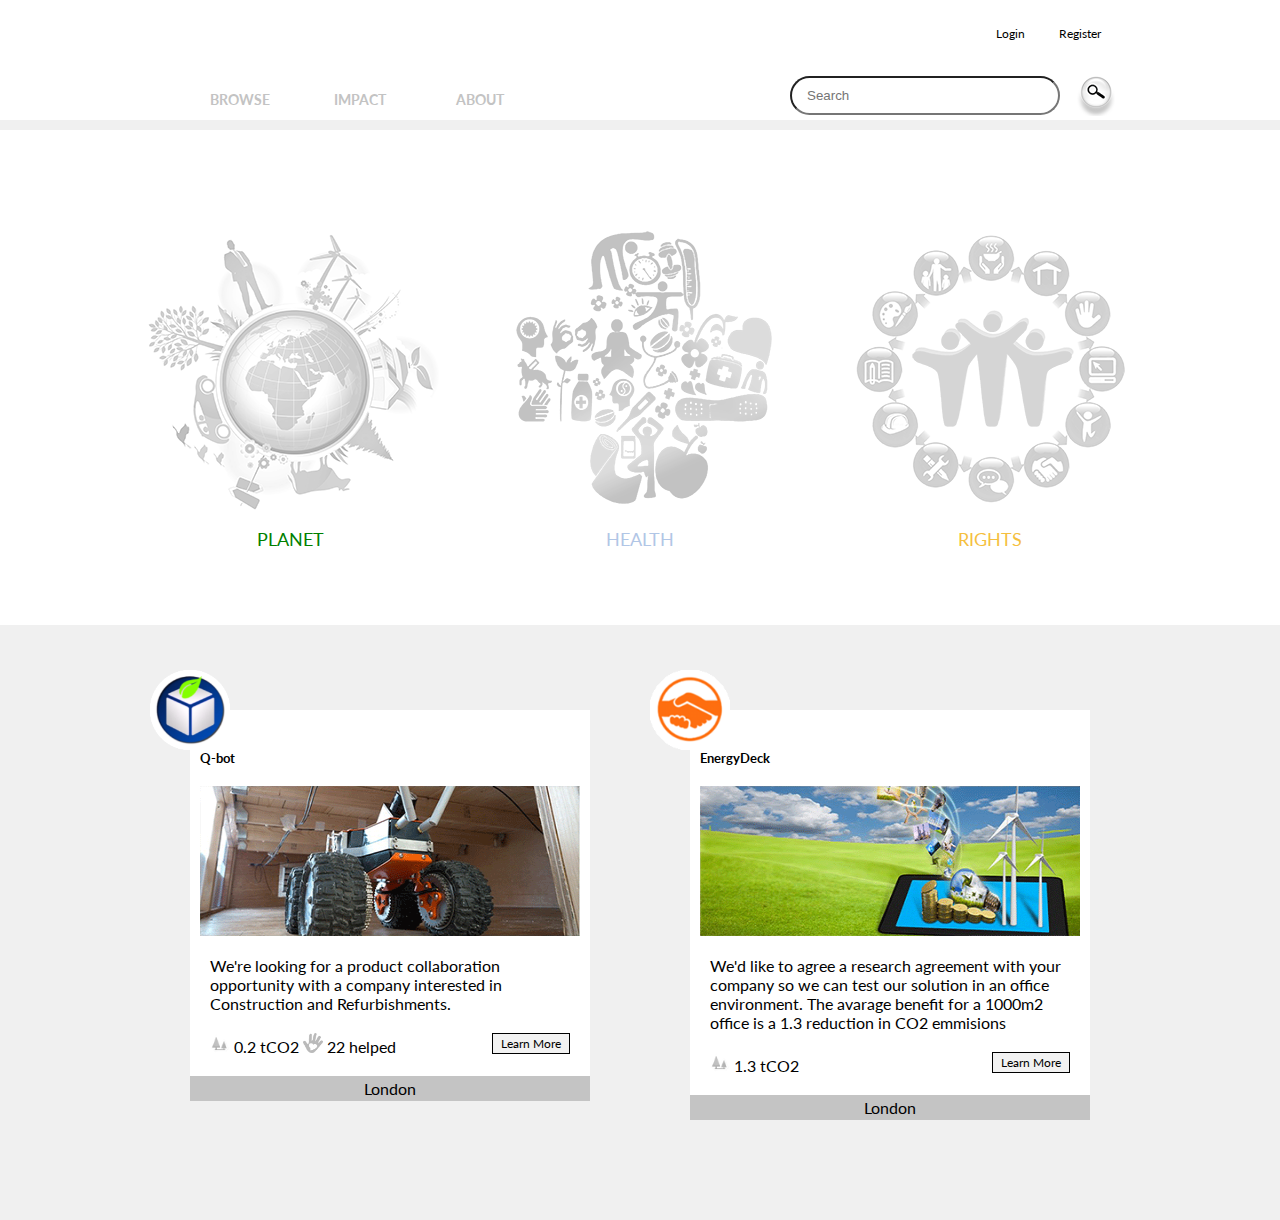
==== commit 3d212945: "popups" ====
--- a/index.html
+++ b/index.html
@@ -4,6 +4,7 @@
 <meta http-equiv="Content-Type" content="text/html; charset=UTF-8" />
 <link rel="stylesheet" type="text/css" href="style/style.css" />
 <link href='http://fonts.googleapis.com/css?family=Lato:400,300,700' rel='stylesheet' type='text/css'>
+
 <title>Home | ThegoodOrg</title>
 
 </head>
@@ -16,8 +17,8 @@
      <div class="search">
         <div class="login">
             <ul>
-                <a href="#"><li>Login</li></a>
-                <a href="#"><li>Register</li></a>
+                <a id="login" href="#"><li>Login</li></a>
+                <a href="registration.html"><li>Register</li></a>
             </ul>
         </div>
     	<input type="text" class="search"  placeHolder="Search" ><button type="button"></button>
@@ -31,6 +32,28 @@
         </div>
     </div>
 </div>
+
+<!-- SIGN IN FORM -->
+<div id="login_form" class="signInForm" style="display:none;">
+<h1>Welcome !</h1>
+<h3>Please sign in to your account</h3>
+
+  <div class="login">    
+   	<input type="text" placeHolder="Email" />       
+        <input type="text" placeHolder="Password" />
+        
+        <button><label>SIGN IN</label></button>
+        <span><a href="#">Forgot your password?</a></span>
+        
+    <h3>or <a href="#">SIGN UP</a> - Its FREE</h3>
+        
+      <a href=""><img src="images/linkedInSignIn.png" /></a>
+        
+      <span>Please sign in here if you're a <a href="#">startup</a></span>
+    <a href="#" id="close" >Close</a>
+    </div><!-- login end -->
+</div><!-- signInForm end -->
+<!-- SIGN IN FORM ENDS -->
 
 
 <div class="main_body">
@@ -120,7 +143,7 @@
       <h5>Q-bot</h5>
         <img src="images/project-images/card-one.png" border="0" class="absolute-project-image" /><span>We're looking for a product collaboration opportunity with a company interested in Construction and Refurbishments.
         </span>
-      <span><img class="icon" src="images/icons/icon_E-impact.png"  />0.2 tCO2 <img class="icon" src="images/icons/icon-R-impact.png" />22 helped <button>	<label>Learn More</label></button></span>
+      <span><img class="icon" src="images/icons/icon_E-impact.png"  />0.2 tCO2 <img class="icon" src="images/icons/icon-R-impact.png" />22 helped <a class="learn-more-button" href="project-collaboration.html"> Learn More</a></span>
         <div class="location">London</div>
     </div>
      
@@ -133,7 +156,7 @@
         </span>
       <span><img class="icon" src="images/icons/icon_E-impact.png"  />1.3 tCO2
 
-      <button><label>Learn More</label></button></span>
+      <a class="learn-more-button" href="project-collaboration.html"> Learn More</a></span>
         <div class="location">London</div>
     </div>
   </div> 
--- a/style/style.css
+++ b/style/style.css
@@ -231,7 +231,8 @@
 .profile-project-one span { display:block; width:90%; margin:20px auto;  }
 .icon { width:20px; height:20px; margin-right:4px; }
 .profile-project-one .location { background-color:c4c4c4; text-align:center; width:100%; margin-top:15px; padding:3px 0;}
-.profile-project-one span button { border:1px solid #000; background:#f2f2f2; float:right; }
+.profile-project-one span .learn-more-button { border:1px solid #000; background:#f2f2f2; float:right; color:#000; font-size:12px; padding:2px 8px; }
+.profile-project-one span .learn-more-button:hover { background:#ccc; }
 .left { float:left; }
 .right { float:right; }
 /* PROFILE PAGE  ENDS */
@@ -313,4 +314,13 @@
 
 .causes-images { width:90px; height:65px; }
 
-/* CREATE A NEW USER PROFILE PAGE ENDS*/+/* CREATE A NEW USER PROFILE PAGE ENDS*/
+
+
+
+
+/* POP UPS LOGIN/REQUEST A CALL/ */
+
+#login_form{ position: absolute; border: 5px solid gray; padding: 10px;  padding-bottom: 25px; background: white; height: 190px; z-index:999999;}
+#message_form{ position: absolute; border: 5px solid gray; padding: 10px; background: white; height: 190px; z-index:999999;}
+#call_form{ position: absolute; border: 5px solid gray; padding: 10px; background: white; height: 190px; z-index:999999;}
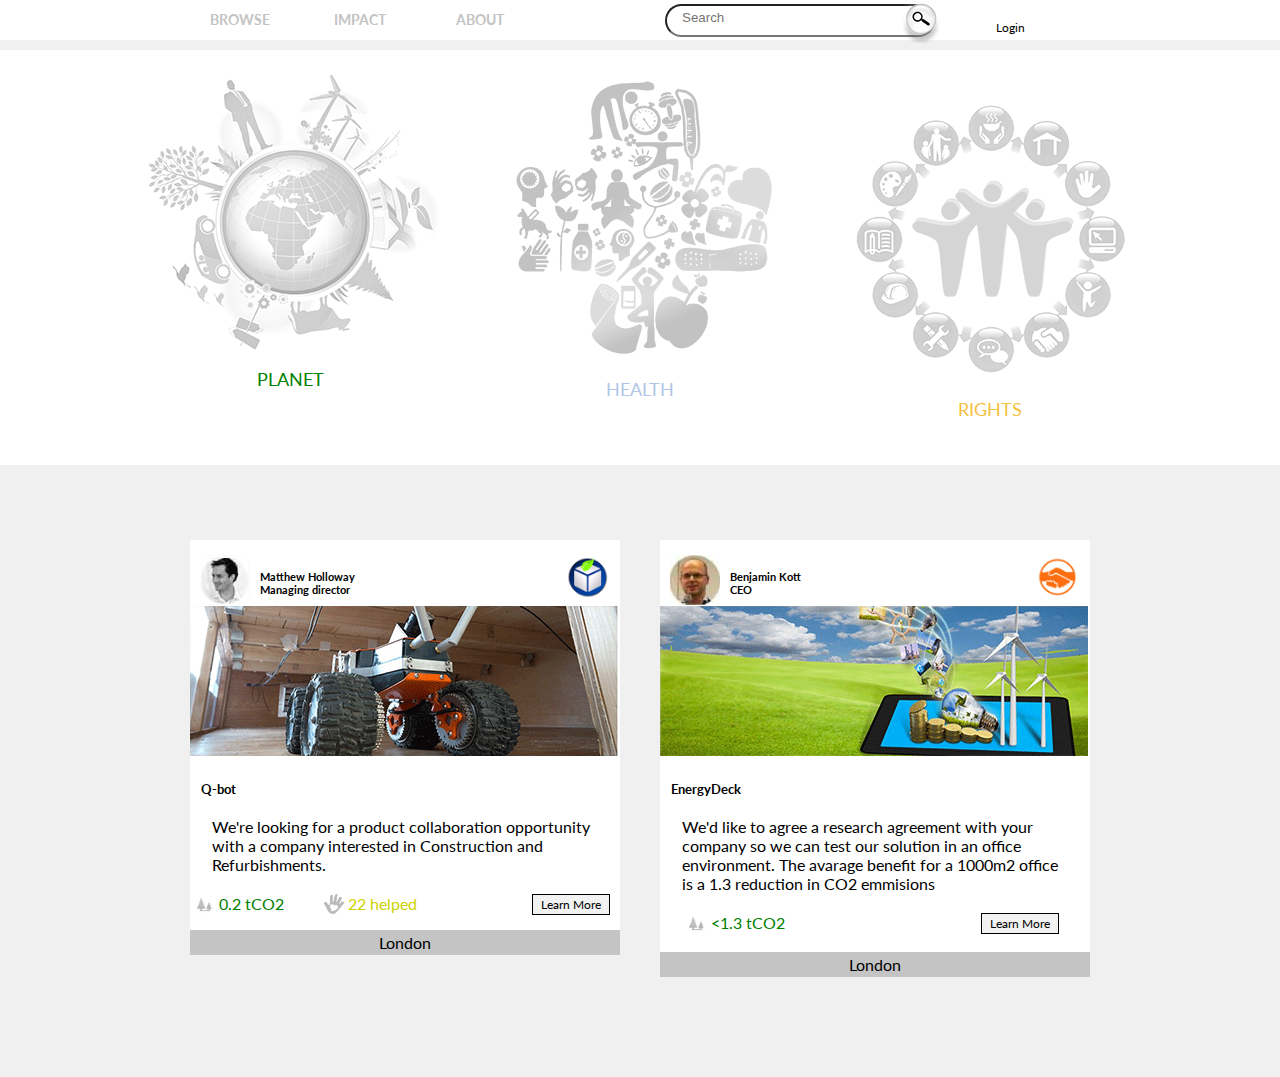
==== commit 587750aa: "update front page" ====
--- a/index.html
+++ b/index.html
@@ -18,7 +18,6 @@
         <div class="login">
             <ul>
                 <a id="login" href="#"><li>Login</li></a>
-                <a href="registration.html"><li>Register</li></a>
             </ul>
         </div>
     	<input type="text" class="search"  placeHolder="Search" ><button type="button"></button>
@@ -41,16 +40,12 @@
   <div class="login">    
    	<input type="text" placeHolder="Email" />       
         <input type="text" placeHolder="Password" />
-        
         <button><label>SIGN IN</label></button>
-        <span><a href="#">Forgot your password?</a></span>
-        
-    <h3>or <a href="#">SIGN UP</a> - Its FREE</h3>
-        
-      <a href=""><img src="images/linkedInSignIn.png" /></a>
-        
-      <span>Please sign in here if you're a <a href="#">startup</a></span>
-    <a href="#" id="close" >Close</a>
+        <span><a href="#">Forgot your password?</a></span>        
+   		<h3>or <a href="registration.html">SIGN UP</a> - Its FREE</h3>
+     	<a href=""><img src="images/linkedInSignIn.png" /></a>
+        <span>Please sign in here if you're a <a href="#">startup</a></span>
+        <a href="#" id="close" >Close</a>
     </div><!-- login end -->
 </div><!-- signInForm end -->
 <!-- SIGN IN FORM ENDS -->
@@ -58,22 +53,6 @@
 
 <div class="main_body">
     <div class="container relative textAlignCenter">
-
-    <div class="project-nav-one">
-        <div class="project-nav-project"><div class="project-nav-one-img-one"></div><span>Donate<br /> Materials</span></div>
-        <div class="project-nav-project"><div class="project-nav-one-img-two"></div><span>Monetary <br /> Donations</span></div>
-        <div class="project-nav-project"><div class="project-nav-one-img-three"></div><span>Volunteering</span></div>
-        <div class="project-nav-project"><div class="project-nav-one-img-four"></div><span>Research <br />Agreements</span></div>
-        <div class="project-nav-project"><div class="project-nav-one-img-five"></div><span>Product<br /> Collaboration</span></div>
-        <div class="project-nav-project"><div class="project-nav-one-img-six"></div><span>Brand <br />Collaboration</span></div>
-        <div class="project-nav-project project-nav-project-last"><div class="project-nav-one-img-seven"></div><span>Lecturing <br />Opportunities</span></div>
-        <div class="project-nav-msg-triangle">
-            <div class="project-nav-msg-close"><img id="close-button-nav" src="images/close.gif"></div>
-            <div>You can refine<br />  your search by how you'd<br /> like to collaborate</div>
-        </div>
-    </div>
-    
-    <div class="clear"></div>
     
         <div class="project-one">
             <div class="projectOne-img-one">
@@ -133,28 +112,50 @@
          </div>   
 
     <div class="clear"></div>
+    
+      <div class="project-nav-one">
+        <div class="project-nav-project"><div class="project-nav-one-img-one"></div><span>Donate<br /> Materials</span></div>
+        <div class="project-nav-project"><div class="project-nav-one-img-two"></div><span>Monetary <br /> Donations</span></div>
+        <div class="project-nav-project"><div class="project-nav-one-img-three"></div><span>Volunteering</span></div>
+        <div class="project-nav-project"><div class="project-nav-one-img-four"></div><span>Research <br />Agreements</span></div>
+        <div class="project-nav-project"><div class="project-nav-one-img-five"></div><span>Product<br /> Collaboration</span></div>
+        <div class="project-nav-project"><div class="project-nav-one-img-six"></div><span>Brand <br />Collaboration</span></div>
+        <div class="project-nav-project project-nav-project-last"><div class="project-nav-one-img-seven"></div><span>Lecturing <br />Opportunities</span></div>
+        <div class="project-nav-msg-triangle">
+            <div class="project-nav-msg-close"><img id="close-button-nav" src="images/close.gif"></div>
+            <div>You can refine<br />  your search by how you'd<br /> like to collaborate</div>
+        </div>
+    </div>
+    
+    <div class="clear"></div>
     </div>
 
   <div class="container container-smaller">
   
-    <div class="profile-project-one left">
-        <img class="absolute-project-logo" src="images/Product Collaboraiton.png" />
-        <div class="project-image-big"></div>
-      <h5>Q-bot</h5>
-        <img src="images/project-images/card-one.png" border="0" class="absolute-project-image" /><span>We're looking for a product collaboration opportunity with a company interested in Construction and Refurbishments.
-        </span>
-      <span><img class="icon" src="images/icons/icon_E-impact.png"  />0.2 tCO2 <img class="icon" src="images/icons/icon-R-impact.png" />22 helped <a class="learn-more-button" href="project-collaboration.html"> Learn More</a></span>
+<div class="index-project-one left">
+    	<img class="profile-pic" src="images/profile-pic-one.jpg">
+        <h6>Matthew Holloway
+      <br />Managing director</h6>
+        <img class="project-icon" src="images/project-nav-one-img-five.png" />
+        <img src="images/project-images/card-one.png" border="0" class="absolute-project-image" />
+  <h5>Q-bot</h5>
+        <span>We're looking for a product collaboration opportunity with a company interested in Construction and Refurbishments.</span>
+        <img class="icon" src="images/icons/icon_E-impact.png"  /><span class="green">0.2 tCO2</span>
+        <img class="icon" src="images/icons/icon-R-impact.png" /><span class="yellow">22 helped </span>
+        <a class="learn-more-button" href="project-collaboration.html"> Learn More</a>
+        <div class="clear"></div>
         <div class="location">London</div>
     </div>
      
-    <div class="profile-project-one right">
-        <img class="absolute-project-logo" src="images/project-nav-one-img-four.png" />
-        <div class="project-image-big"></div>
-      <h5>EnergyDeck</h5>
+    <div class="index-project-one left">
+        <img class="profile-pic" src="images/profile-pic-two.jpg">
+        <h6>Benjamin Kott
+      	<br />CEO</h6>
+        <img class="project-icon" src="images/project-nav-one-img-four.png" />
         <img class="absolute-project-image" src="images/project-images/card-two.png" />
-        <span>We'd like to agree a research agreement with your company so we can test our solution in an office environment. The avarage benefit for a 1000m2 office is a 1.3 reduction in CO2 emmisions
-        </span>
-      <span><img class="icon" src="images/icons/icon_E-impact.png"  />1.3 tCO2
+        <h5>EnergyDeck</h5>
+        <span>We'd like to agree a research agreement with your company so we can test our solution in an office environment. The avarage benefit for a 1000m2 office is a 1.3 reduction in CO2 emmisions</span>
+      <span style="color:green"><img class="icon" src="images/icons/icon_E-impact.png"  /><1.3 tCO2
 
       <a class="learn-more-button" href="project-collaboration.html"> Learn More</a></span>
         <div class="location">London</div>
--- a/style/style.css
+++ b/style/style.css
@@ -5,7 +5,7 @@
 a { text-decoration:none; color:#fc663b; }
 .clear {  height:0; clear:both;  }
 .container { max-width:1000px; width:100%; display:block; margin:auto; }
-.container-smaller { max-width:900px; }
+.container-smaller { max-width:940px; }
 .relative { POSITION:relative; }
 .dLine { width:100%; height:1px; border-bottom:1px dotted #000; margin:10px 0; }
 .textAlignCenter { text-align:center; }
@@ -13,15 +13,15 @@
 
 /* TOP NAVIGATION */
 
-.search { position:relative; display:block; max-width:350px; float:right; padding:10px 0; margin:auto; }
+.search { position:relative; display:block; max-width:550px; float:right; padding:4px 0 10px 0; margin:auto; }
 .search .login { float:right; display:inline-block; width:200px; padding-bottom:30px; padding-right:5px; }
 .search .login ul li{  display:inline-block; width:70px; text-align:center; float:left;color:#000; font-size:12px; padding-bottom:3px; border-bottom:2px solid #fff;}
 .search .login ul li:hover { border-bottom:2px solid #3d3d3d; }
 .search input.search { float:left; display:inline-block; border-radius:25px; width:270px; z-index:999; padding-left:15px;}
-.search button { background-image:url(../images/magnifier.png); background-color:transparent; border:none; float:left; display:inline-block; width:40px; height:40px; border-radius:5px; margin-left:15px; }
-
-.main_nav { position:relative; width:100%; display:block;  background-color:#FFF; min-height:120px; }
-.nav { max-width:1000px; width:100%; position:absolute; bottom:0; }
+.search button { background-image:url(../images/magnifier.png); background-color:transparent; border:none; position:absolute; bottom:37px; right:200px; z-index:99999; width:40px; height:40px; border-radius:5px; margin-left:15px; }
+
+.main_nav { position:relative; width:100%; display:block;  background-color:#FFF; min-height:40px; }
+.nav { max-width:500px; width:100%; position:absolute; bottom:0; }
 .nav ul { list-style-type:none; display:block; }
 .nav ul li { border-bottom:2px solid #fff; float:left; display:inline-block; max-width:100px; width:100%; font-size:14px; font-weight:700; text-align:center; padding:10px; color:#c3c3c3; }
 .nav ul li:hover { border-bottom:2px solid #c3c3c3; color:#000; }
@@ -29,8 +29,8 @@
 
 /* PROJECT NAVIGATION */
 
-.project-nav-msg-triangle { display:block; background-color: #F2F2F2; border-radius: 5px; box-shadow: 0 0 6px #B2B2B2; padding: 10px 18px; vertical-align: top; padding-bottom:20px; position:absolute; top:180px; left:170px; z-index:10; font-size:13px;}
-.project-nav-msg-triangle::before { background-color: #F2F2F2; content: "\00a0"; display: block; height: 16px; position: absolute; top: -8px;  z-index:10;
+.project-nav-msg-triangle { display:block; background-color: #F2F2F2; border-radius: 5px; box-shadow: 0 0 6px #B2B2B2; padding: 10px 18px; vertical-align: top; padding-bottom:20px; position:absolute; bottom:140px; left:270px; z-index:10; font-size:13px;}
+.project-nav-msg-triangle::before { background-color: #F2F2F2; content: "\00a0"; display: block; height: 16px; position: absolute; top: 86px;  z-index:10;
  transform:             rotate( 115deg ) skew( -35deg );
         -moz-transform:    rotate( 115deg ) skew( -35deg );
         -ms-transform:     rotate( 115deg ) skew( -35deg );
@@ -42,23 +42,23 @@
 .project-nav-msg-close img{ display:block; width:18px; float:right; clear:both; }
 
 
-.project-nav-one {  display:none; padding:30px 0;  } 
-.project-nav-project { float:left; width:100px; margin-right:50px;}
-.project-nav-project-last { float:left; width:100px; margin-right:0px;  }
-.project-nav-one-img-one { width:100px; height:100px; background-image:url(../images/project-nav-one-img-one-hover.png); }
-.project-nav-one-img-one:hover { width:100px; height:100px; background-image:url(../images/project-nav-one-img-one.png); }
-.project-nav-one-img-two{ width:100px; height:100px; background-image:url(../images/project-nav-one-img-two-hover.png); }
-.project-nav-one-img-two:hover{ width:100px; height:100px; background-image:url(../images/project-nav-one-img-two.png); }
-.project-nav-one-img-three{ width:100px; height:100px; background-image:url(../images/project-nav-one-img-three-hover.png); }
-.project-nav-one-img-three:hover{ width:100px; height:100px; background-image:url(../images/project-nav-one-img-three.png); }
-.project-nav-one-img-four{ width:100px; height:100px; background-image:url(../images/project-nav-one-img-four-hover.png); }
-.project-nav-one-img-four:hover{ width:100px; height:100px; background-image:url(../images/project-nav-one-img-four.png); }
-.project-nav-one-img-five{ width:100px; height:100px; background-image:url(../images/project-nav-one-img-five-hover.png); }
-.project-nav-one-img-five:hover{ width:100px; height:100px; background-image:url(../images/project-nav-one-img-five.png); }
-.project-nav-one-img-six{ width:100px; height:100px; background-image:url(../images/project-nav-one-img-six-hover.png); }
-.project-nav-one-img-six:hover{ width:100px; height:100px; background-image:url(../images/project-nav-one-img-six.png); }
-.project-nav-one-img-seven{ width:100px; height:100px; background-image:url(../images/project-nav-one-img-seven-hover.png); }
-.project-nav-one-img-seven:hover{ width:100px; height:100px; background-image:url(../images/project-nav-one-img-seven.png); }
+.project-nav-one {  display:none; padding:10px 0; max-width:860px; margin:auto;   } 
+.project-nav-project { display:none; float:left; width:80px; margin-right:50px;}
+.project-nav-project-last { float:left; width:80px; margin-right:0px;  }
+.project-nav-one-img-one { width:80px; height:80px; background-image:url(../images/project-nav-one-img-one-hover.png); background-size:cover;}
+.project-nav-one-img-one:hover { width:80px; height:80px; background-image:url(../images/project-nav-one-img-one.png); background-size:cover; }
+.project-nav-one-img-two{ width:80px; height:80px; background-image:url(../images/project-nav-one-img-two-hover.png); background-size:cover; }
+.project-nav-one-img-two:hover{ width:80px; height:80px; background-image:url(../images/project-nav-one-img-two.png); background-size:cover; }
+.project-nav-one-img-three{ width:80px; height:80px; background-image:url(../images/project-nav-one-img-three-hover.png); background-size:cover; }
+.project-nav-one-img-three:hover{ width:80px; height:80px; background-image:url(../images/project-nav-one-img-three.png); background-size:cover; }
+.project-nav-one-img-four{ width:80px; height:80px; background-image:url(../images/project-nav-one-img-four-hover.png); background-size:cover; }
+.project-nav-one-img-four:hover{ width:80px; height:80px; background-image:url(../images/project-nav-one-img-four.png); background-size:cover; }
+.project-nav-one-img-five{ width:80px; height:80px; background-image:url(../images/project-nav-one-img-five-hover.png); background-size:cover;}
+.project-nav-one-img-five:hover{ width:80px; height:80px; background-image:url(../images/project-nav-one-img-five.png); background-size:cover; }
+.project-nav-one-img-six{ width:80px; height:80px; background-image:url(../images/project-nav-one-img-six-hover.png); background-size:cover; }
+.project-nav-one-img-six:hover{ width:80px; height:80px; background-image:url(../images/project-nav-one-img-six.png); background-size:cover; }
+.project-nav-one-img-seven{ width:80px; height:80px; background-image:url(../images/project-nav-one-img-seven-hover.png); background-size:cover; }
+.project-nav-one-img-seven:hover{ width:80px; height:80px; background-image:url(../images/project-nav-one-img-seven.png); background-size:cover; }
 .project-nav-project span{ display:block; font-size:11px; width:100%; text-align:center; overflow:hidden;  }
 /* PROJECT NAVIGATION ENDS */
 
@@ -68,7 +68,7 @@
 
 .main_body { width:100%; background-color:#fff; margin-top:10px; min-height:400px; padding-bottom:15px; }
 
-.project-one { display:inline-block; min-height:280px; max-width:300px; width:100%; float:left; background-image:url(../images/project-one.png); position:relative; margin-bottom:100px; margin-top:100px;}
+.project-one { display:inline-block; min-height:280px; max-width:300px; width:100%; float:left; background-image:url(../images/project-one.png); position:relative; margin-bottom:60px; margin-top:20px;}
 .projectOne-img-one { position:absolute; width:107px; height:100px; bottom:0; right:46px; z-index:10; }
 .projectOne-img-one:hover {  background-image:url(../images/projectOne-img-one.png); }
 .projectOne-img-two { position:absolute; width:141px; height:136px; bottom:0; left:32px; }
@@ -82,7 +82,7 @@
 #ProjectOneLabel { position:absolute; max-width:300px; width:100%; color:green; font-size:18px; display:block; bottom:-40px; left:0; }
 
 
-.project-two { display:inline-block; min-height:280px; max-width:300px; width:100%; float:left; background-image:url(../images/project-two.png); position:relative; margin-bottom:100px; margin-top:100px;}
+.project-two { display:inline-block; min-height:280px; max-width:300px; width:100%; float:left; background-image:url(../images/project-two.png); position:relative; margin-bottom:60px; margin-top:20px;}
 .projectTwo-img-one { position:absolute; width:103px; height:117px; bottom:84px; right:14px; z-index:10; }
 .projectTwo-img-one:hover {  background-image:url(../images/project-two-optionOne.png); }
 .projectTwo-img-two { position:absolute; width:95px; height:119px; bottom:77px; right:107px; }
@@ -94,11 +94,11 @@
 .projectTwo-img-five { position:absolute; width:122px; height:91px; bottom:3px; right:81px; }
 .projectTwo-img-five:hover {  background-image:url(../images/project-two-optionFive.png); }
 .project-two-msg { display:none; position:absolute; left:300px; z-index:10; width:150px; height:100px; font-size:11px; top:300px; }
-.project-two { float:none; position:relative; margin:auto; margin-bottom:20px; margin-top:100px; }
+.project-two { float:none; position:relative; margin:auto;  }
 #ProjectTwoLabel { position:absolute; max-width:300px; width:100%; color:#b1c6e6; font-size:18px; display:block; bottom:-40px; left:0; }
 
 
-.project-three { display:inline-block; min-height:280px; max-width:300px; width:100%; float:right; background-image:url(../images/project-three.png); position:relative; margin-bottom:100px; margin-top:100px;}
+.project-three { display:inline-block; min-height:280px; max-width:300px; width:100%; float:right; background-image:url(../images/project-three.png); position:relative; margin-bottom:60px; margin-top:20px;}
 .projectThree-img-one { position:absolute; width:111px; height:62px; top:5px; right:70px; z-index:10; }
 .projectThree-img-one:hover {  background-image:url(../images/project-three-one.png); }
 .projectThree-img-two { position:absolute; width:75px; height:103px; top:60px; right:14px; }
@@ -154,6 +154,21 @@
 /* MSG BOXES -----------------------------------*/
 
 
+
+
+.index-project-one { max-width:430px; width:100%; display:block; position:relative; background-color:#fff; padding-top:15px;  margin:100px 20px; }
+.index-project-one img.profile-pic { display:inline-block; float:left; padding-left:10px; }
+.index-project-one h6 { display:block; float:left; margin:15px 0 10px 10px; }
+.index-project-one img.project-icon { display:inline-block; float:right; width:45px; height:45px; margin-right:10px;}
+.index-project-one h5 { display:block; width:95%; margin:20px auto; padding-top:5px; }
+.index-project-one span { display:block; width:90%; margin:20px auto;  }
+.icon { float:left; display:inline-block; width:20px; height:20px; margin-right:4px; margin-left:5px; }
+.index-project-one .location { background-color:c4c4c4; text-align:center; width:100%; margin-top:15px; padding:3px 0;}
+.index-project-one .learn-more-button { border:1px solid #000; background:#f2f2f2; float:right; color:#000; font-size:12px; padding:2px 8px; margin-right:10px;}
+.index-project-one .learn-more-button:hover { background:#ccc; }
+span.green { float:left; display:inline-block; color:green; width:100px; margin:0;}
+span.yellow { float:left; display:inline-block; color:#ccd300;width:100px; margin:0; }
+
 /* MAIN HOME ENDS */
 
 
@@ -207,10 +222,11 @@
 /* PROFILE PAGE  */
 .col-1 { display:inline-block; width:30%; float:left; padding:3px; margin-top:20px; height:310px; }
 .col-1 .profile-pic { width:40%; height:100%; display:inline-block; float:left; }
-.col-1 .profile-pic { max-width:150px; width:100%; }
+.col-1 .profile-pic { max-width:100px; width:100%; }
+.col-1 .company { width:60%; display:inline-block; float:right; }
 .col-1 .company-pic { width:60%; display:inline-block; text-align:right; float:right; }
-.col-1 .company-logo { width:50%; display:inline-block; float:right; padding-top:20px;}
-.col-1 .company-logo img { height:50px; width:100%; }
+.col-1 .company-logo { width:60%; display:inline-block; float:right; padding-top:20px;}
+.col-1 .company-logo img { height:50px; width:100%; float:left; }
 .col-1 .row-2-col { margin-top:65px; }
 .col-1 .row-2-col img { width:30%; display:inline-block; margin-top:15px; float:left; }
 .col-1 .row-2-col span { width:60%; display:inline-block; margin-top:15px; float:right;}
@@ -221,7 +237,7 @@
 .col-2 .row-2-col { margin-top:30px; }
 .col-2 .row-2-col img { width:30%; display:inline-block; margin-top:15px; float:left; }
 .col-2 .row-2-col span { width:60%; display:inline-block; margin-top:15px; float:right;}
-.col-3 {  display:inline-block; width:30%; float:left;  margin-top:20px; }
+.col-3 {  display:inline-block; width:30%; float:left;  margin-top:0; }
 
 
 .profile-project-one { max-width:400px; width:100%; display:block; position:relative; background-color:#fff; padding-top:15px;  margin:100px 0; }
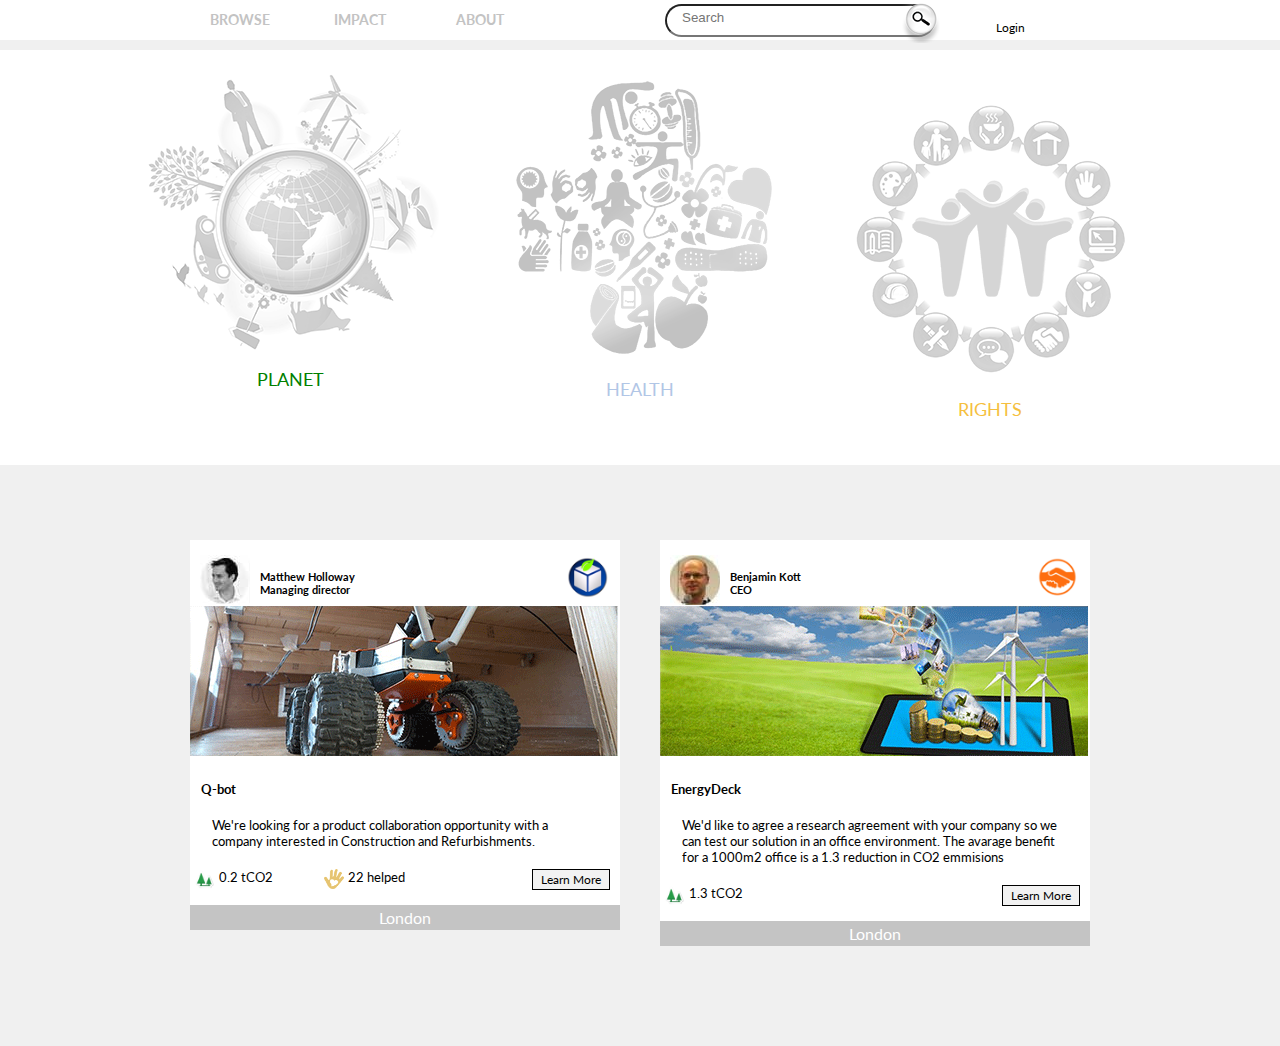
==== commit f3f0fc60: "css changes" ====
--- a/index.html
+++ b/index.html
@@ -140,8 +140,8 @@
         <img src="images/project-images/card-one.png" border="0" class="absolute-project-image" />
   <h5>Q-bot</h5>
         <span>We're looking for a product collaboration opportunity with a company interested in Construction and Refurbishments.</span>
-        <img class="icon" src="images/icons/icon_E-impact.png"  /><span class="green">0.2 tCO2</span>
-        <img class="icon" src="images/icons/icon-R-impact.png" /><span class="yellow">22 helped </span>
+        <img class="icon" src="images/icons/icon_E-impact.png"  /><span class="data-info">0.2 tCO2</span>
+        <img class="icon" src="images/icons/icon-R-impact.png" /><span class="data-info">22 helped </span>
         <a class="learn-more-button" href="project-collaboration.html"> Learn More</a>
         <div class="clear"></div>
         <div class="location">London</div>
@@ -155,9 +155,9 @@
         <img class="absolute-project-image" src="images/project-images/card-two.png" />
         <h5>EnergyDeck</h5>
         <span>We'd like to agree a research agreement with your company so we can test our solution in an office environment. The avarage benefit for a 1000m2 office is a 1.3 reduction in CO2 emmisions</span>
-      <span style="color:green"><img class="icon" src="images/icons/icon_E-impact.png"  /><1.3 tCO2
-
-      <a class="learn-more-button" href="project-collaboration.html"> Learn More</a></span>
+        <img class="icon" src="images/icons/icon_E-impact.png"  /><span class="data-info">1.3 tCO2</span>
+     	<a class="learn-more-button" href="project-collaboration.html"> Learn More</a></span>
+        <div class="clear"></div>
         <div class="location">London</div>
     </div>
   </div> 
--- a/style/style.css
+++ b/style/style.css
@@ -161,13 +161,13 @@
 .index-project-one h6 { display:block; float:left; margin:15px 0 10px 10px; }
 .index-project-one img.project-icon { display:inline-block; float:right; width:45px; height:45px; margin-right:10px;}
 .index-project-one h5 { display:block; width:95%; margin:20px auto; padding-top:5px; }
-.index-project-one span { display:block; width:90%; margin:20px auto;  }
+.index-project-one span { display:block; width:90%; margin:20px auto; font-size:13px; }
 .icon { float:left; display:inline-block; width:20px; height:20px; margin-right:4px; margin-left:5px; }
-.index-project-one .location { background-color:c4c4c4; text-align:center; width:100%; margin-top:15px; padding:3px 0;}
+.index-project-one .location { background-color:c4c4c4; text-align:center; width:100%; margin-top:15px; padding:3px 0; color:#fff;}
 .index-project-one .learn-more-button { border:1px solid #000; background:#f2f2f2; float:right; color:#000; font-size:12px; padding:2px 8px; margin-right:10px;}
 .index-project-one .learn-more-button:hover { background:#ccc; }
-span.green { float:left; display:inline-block; color:green; width:100px; margin:0;}
-span.yellow { float:left; display:inline-block; color:#ccd300;width:100px; margin:0; }
+span.data-info { float:left; display:inline-block; width:100px; margin:0;}
+
 
 /* MAIN HOME ENDS */
 
